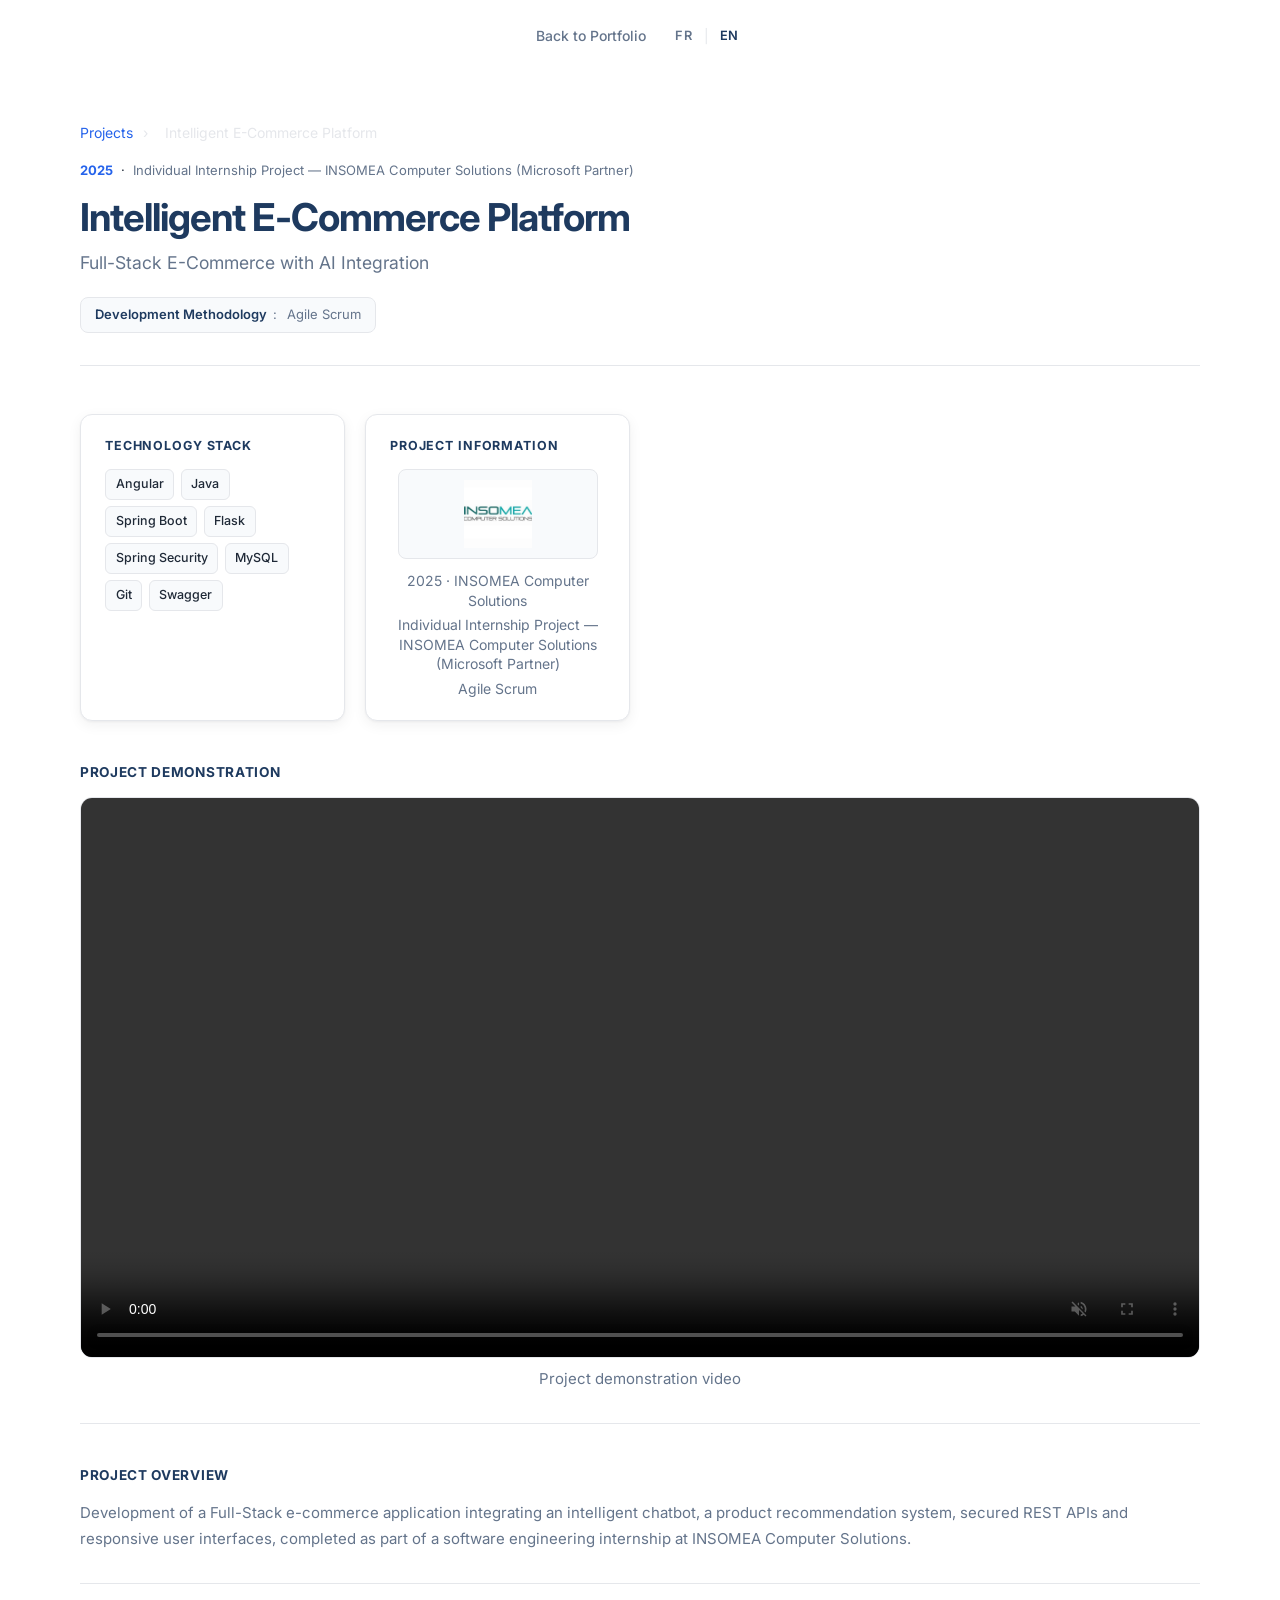
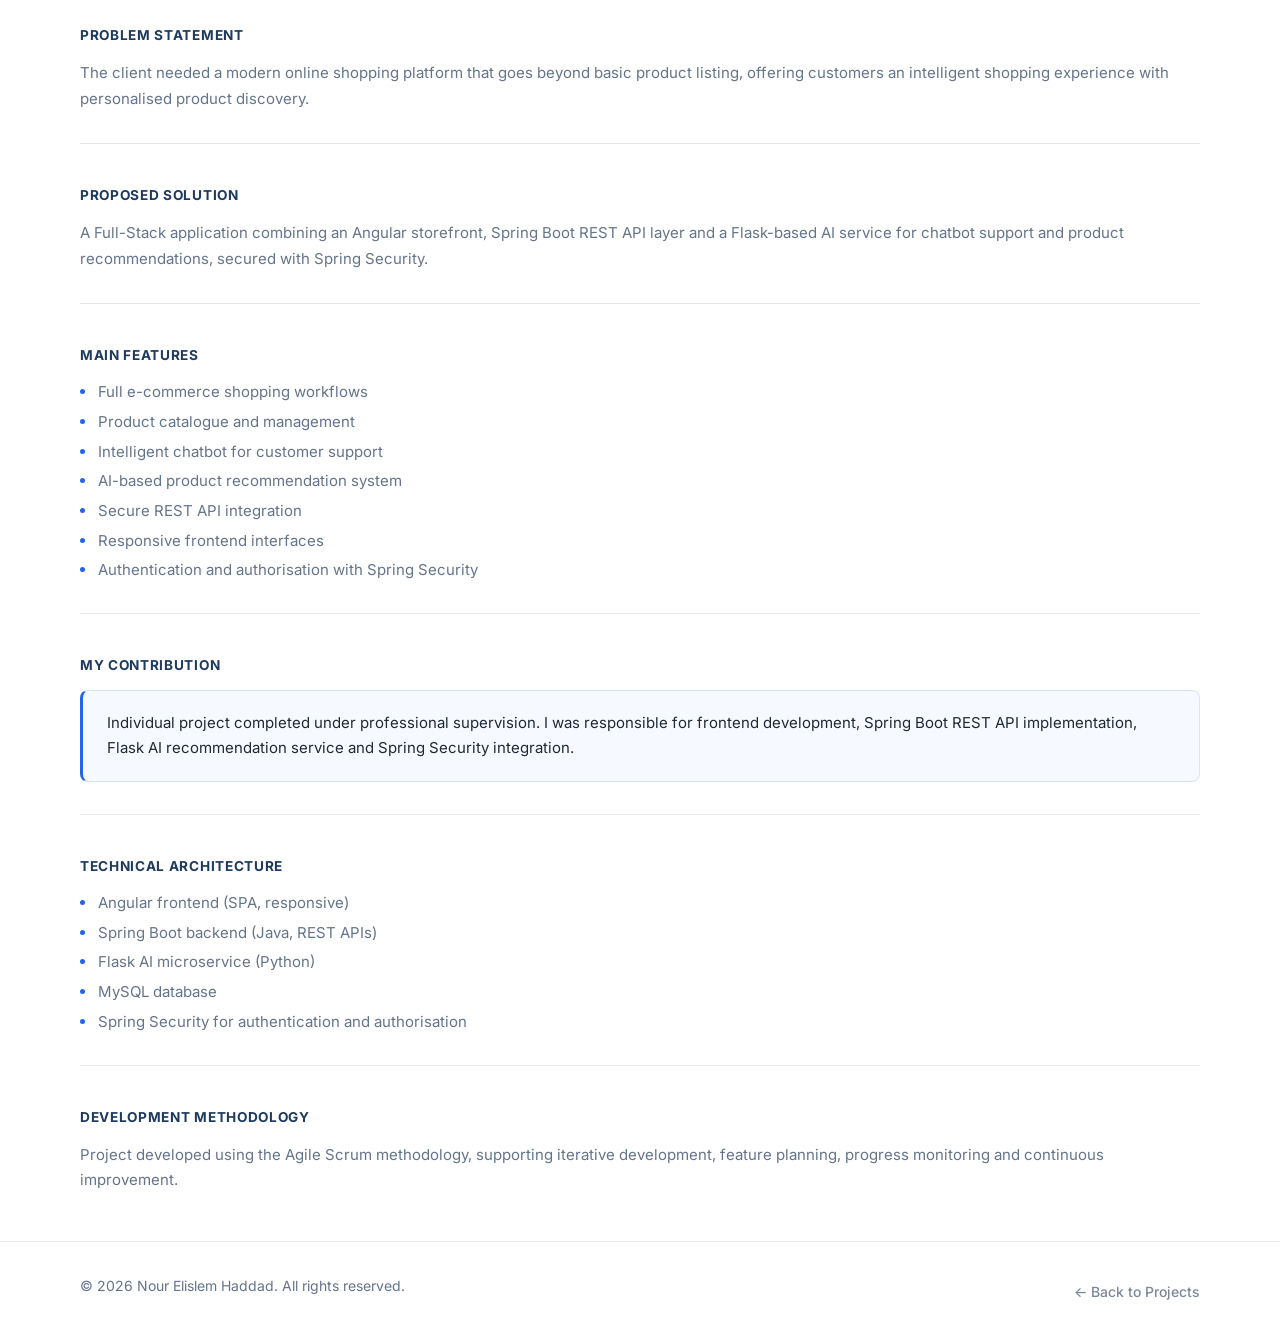
==== projects/ecommerce.html @ 72892ca4 "Publish portfolio without videos" ====
<!DOCTYPE html>
<html lang="en">
<head>
    <meta charset="UTF-8">
    <meta name="viewport" content="width=device-width, initial-scale=1.0">
    <meta name="description" content="Intelligent E-Commerce Platform — Full-Stack internship project by Nour Elislem Haddad at INSOMEA Computer Solutions.">
    <title>Intelligent E-Commerce Platform | Nour Elislem Haddad</title>
    <link rel="preconnect" href="https://fonts.googleapis.com">
    <link rel="preconnect" href="https://fonts.gstatic.com" crossorigin>
    <link href="https://fonts.googleapis.com/css2?family=Inter:wght@400;500;600;700&display=swap" rel="stylesheet">
    <link rel="stylesheet" href="../style.css">
</head>
<body data-page="project">
    <a class="skip-link" href="#main">Skip to main content</a>

    <header class="site-header">
        <div class="header-inner">
            <a href="../index.html" class="back-btn" data-i18n="pages.backToPortfolio">Back to Portfolio</a>
            <nav class="site-nav" style="width:auto; justify-content:flex-end;">
                <div class="lang-switch" role="group" aria-label="Language">
                    <button type="button" class="lang-btn" data-lang="fr" aria-pressed="false">FR</button>
                    <span class="lang-divider" aria-hidden="true">|</span>
                    <button type="button" class="lang-btn is-active" data-lang="en" aria-pressed="true">EN</button>
                </div>
            </nav>
        </div>
    </header>

    <main id="main">
        <div class="container">

            <!-- PROJECT HEADER -->
            <div class="project-page-header">
                <p class="project-page-breadcrumb">
                    <a href="../index.html#projects" data-i18n="pages.projects">Projects</a>
                    <span aria-hidden="true">›</span>
                    <span data-i18n="projectPages.ecommerce.title">Intelligent E-Commerce Platform</span>
                </p>
                <div class="project-page-meta">
                    <span class="project-page-year">2025</span>
                    <span aria-hidden="true">·</span>
                    <span class="project-page-type" data-i18n="projectPages.ecommerce.type">Individual Internship Project — INSOMEA Computer Solutions (Microsoft Partner)</span>
                </div>
                <h1 class="project-page-title" data-i18n="projectPages.ecommerce.title">Intelligent E-Commerce Platform</h1>
                <p class="project-page-subtitle" data-i18n="projectPages.ecommerce.subtitle">Full-Stack E-Commerce with AI Integration</p>
                <div class="project-page-methodology">
                    <strong data-i18n="pages.methodologySection">Methodology</strong>:&nbsp;<span data-i18n="projectPages.ecommerce.methodology">Agile Scrum</span>
                </div>
            </div>

            <!-- BODY -->
            <div class="project-page-body">
                <div class="project-page-grid">

                    <!-- SIDEBAR -->
                    <aside class="project-page-sidebar">
                        <div class="sidebar-card">
                            <h3 data-i18n="pages.stackSection">Technology Stack</h3>
                            <div class="stack-tags">
                                <span class="stack-tag">Angular</span>
                                <span class="stack-tag">Java</span>
                                <span class="stack-tag">Spring Boot</span>
                                <span class="stack-tag">Flask</span>
                                <span class="stack-tag">Spring Security</span>
                                <span class="stack-tag">MySQL</span>
                                <span class="stack-tag">Git</span>
                                <span class="stack-tag">Swagger</span>
                            </div>
                        </div>
                        <div class="sidebar-card">
                            <h3 data-i18n="pages.projectInfo">Project Information</h3>
                            <div class="sidebar-institution">
                                <img src="../assets/images/imageinsomea.jpg" alt="INSOMEA Computer Solutions" class="sidebar-logo" loading="lazy">
                                <div class="sidebar-info-text">
                                    <p>2025 · INSOMEA Computer Solutions</p>
                                    <p data-i18n="projectPages.ecommerce.type">Individual Internship Project</p>
                                    <p data-i18n="projectPages.ecommerce.methodology">Agile Scrum</p>
                                </div>
                            </div>
                        </div>
                    </aside>

                    <!-- MAIN CONTENT -->
                    <div class="project-page-main">

                        <!-- VIDEO -->
                        <div class="project-section">
                            <h2 data-i18n="pages.demo">Project Demonstration</h2>
                            <video class="project-page-video" controls playsinline preload="metadata" muted controlsList="novolume" style="display:block;width:100%;max-width:100%;height:auto;border-radius:var(--radius-md);border:1px solid var(--color-border);">
                                <source src="../assets/videos/stage 4eme.mp4" type="video/mp4">
                            </video>
                            <p class="project-page-video-caption" data-i18n="pages.videoCaption">Project demonstration video</p>
                        </div>

                        <!-- OVERVIEW -->
                        <div class="project-section">
                            <h2 data-i18n="pages.overview">Project Overview</h2>
                            <p data-i18n="projectPages.ecommerce.overview">Development of a Full-Stack e-commerce application integrating an intelligent chatbot, a product recommendation system, secured REST APIs and responsive user interfaces.</p>
                        </div>

                        <!-- PROBLEM -->
                        <div class="project-section">
                            <h2 data-i18n="pages.problem">Problem Statement</h2>
                            <p data-i18n="projectPages.ecommerce.problem">The client needed a modern online shopping platform that goes beyond basic product listing, offering customers an intelligent shopping experience.</p>
                        </div>

                        <!-- SOLUTION -->
                        <div class="project-section">
                            <h2 data-i18n="pages.solution">Proposed Solution</h2>
                            <p data-i18n="projectPages.ecommerce.solution">A Full-Stack application combining an Angular storefront, Spring Boot REST API layer and a Flask-based AI service for chatbot support and product recommendations, secured with Spring Security.</p>
                        </div>

                        <!-- FEATURES -->
                        <div class="project-section">
                            <h2 data-i18n="pages.features">Main Features</h2>
                            <ul data-i18n="projectPages.ecommerce.features"></ul>
                        </div>

                        <!-- CONTRIBUTION -->
                        <div class="project-section">
                            <h2 data-i18n="pages.contribution">My Contribution</h2>
                            <div class="project-contribution-box">
                                <p data-i18n="projectPages.ecommerce.contribution">Individual project completed under professional supervision.</p>
                            </div>
                        </div>

                        <!-- ARCHITECTURE -->
                        <div class="project-section">
                            <h2 data-i18n="pages.architecture">Technical Architecture</h2>
                            <ul data-i18n="projectPages.ecommerce.architecture"></ul>
                        </div>

                        <!-- METHODOLOGY -->
                        <div class="project-section">
                            <h2 data-i18n="pages.methodologySection">Development Methodology</h2>
                            <p data-i18n="projectPages.ecommerce.methodologyDesc">Project developed using the Agile Scrum methodology, supporting iterative development, feature planning, progress monitoring and continuous improvement.</p>
                        </div>

                    </div>

                </div>
            </div>

        </div>
    </main>

    <footer class="site-footer">
        <div class="container footer-inner">
            <p>&copy; <span id="year"></span> Nour Elislem Haddad. <span data-i18n="footer.rights">All rights reserved.</span></p>
            <p class="footer-muted"><a href="../index.html#projects" class="back-btn" data-i18n="pages.backToProjects">← Back to Projects</a></p>
        </div>
    </footer>

    <script src="../script.js"></script>
</body>
</html>
---- style.css ----
:root {
    --color-bg: #ffffff;
    --color-bg-alt: #f8fafc;
    --color-primary: #1e3a5f;
    --color-accent: #2563eb;
    --color-accent-soft: rgba(37, 99, 235, 0.08);
    --color-text: #1f2937;
    --color-text-muted: #64748b;
    --color-border: #e5e7eb;
    --color-border-strong: #dbe3ee;
    --color-surface: #ffffff;
    --radius-sm: 8px;
    --radius-md: 12px;
    --radius-lg: 18px;
    --shadow-sm: 0 1px 3px rgba(15, 23, 42, 0.05), 0 4px 14px rgba(15, 23, 42, 0.06);
    --shadow-md: 0 8px 24px rgba(15, 23, 42, 0.09), 0 2px 8px rgba(15, 23, 42, 0.05);
    --shadow-lift: 0 16px 40px rgba(15, 23, 42, 0.12), 0 4px 12px rgba(37, 99, 235, 0.08);
    --header-height: 72px;
    --container: min(1120px, 92vw);
    --font: "Inter", system-ui, -apple-system, "Segoe UI", Roboto, sans-serif;
    --transition: 0.2s ease;
    --transition-slow: 0.4s ease;
    --section-gap: clamp(4rem, 8vw, 5.5rem);
}

*,
*::before,
*::after {
    margin: 0;
    padding: 0;
    box-sizing: border-box;
}

html {
    scroll-behavior: smooth;
    scroll-padding-top: calc(var(--header-height) + 16px);
}

@media (prefers-reduced-motion: reduce) {
    html {
        scroll-behavior: auto;
    }

    *,
    *::before,
    *::after {
        animation-duration: 0.01ms !important;
        transition-duration: 0.01ms !important;
    }
}

body {
    font-family: var(--font);
    background-color: var(--color-bg);
    color: var(--color-text);
    line-height: 1.65;
    font-size: 16px;
    -webkit-font-smoothing: antialiased;
    text-rendering: optimizeLegibility;
}

body.nav-open,
body.modal-open {
    overflow: hidden;
}

img {
    max-width: 100%;
    height: auto;
    display: block;
}

a {
    color: var(--color-accent);
}

a:hover {
    color: var(--color-primary);
}

:focus-visible {
    outline: 2px solid var(--color-accent);
    outline-offset: 3px;
}

.sr-only {
    position: absolute;
    width: 1px;
    height: 1px;
    padding: 0;
    margin: -1px;
    overflow: hidden;
    clip: rect(0, 0, 0, 0);
    white-space: nowrap;
    border: 0;
}

.hidden {
    display: none !important;
}

.skip-link {
    position: absolute;
    left: -999px;
    top: 12px;
    z-index: 1000;
    background: var(--color-primary);
    color: #fff;
    padding: 10px 16px;
    border-radius: var(--radius-sm);
    text-decoration: none;
}

.skip-link:focus {
    left: 12px;
}

.container {
    width: var(--container);
    margin-inline: auto;
}

.section {
    padding: var(--section-gap) 0;
}

.section--alt {
    background: var(--color-bg-alt);
    border-block: 1px solid rgba(229, 231, 235, 0.65);
}

.section-header {
    margin-bottom: 2.75rem;
    max-width: 40rem;
}

.section-header h2 {
    font-size: clamp(1.75rem, 3vw, 2.125rem);
    color: var(--color-primary);
    font-weight: 700;
    letter-spacing: -0.025em;
    margin-bottom: 0.85rem;
    position: relative;
    padding-bottom: 0.65rem;
}

.section-header h2::after {
    content: "";
    position: absolute;
    left: 0;
    bottom: 0;
    width: 2.75rem;
    height: 3px;
    border-radius: 999px;
    background: var(--color-accent);
}

.section-lead {
    color: var(--color-text-muted);
    font-size: 1.02rem;
    max-width: 38rem;
}

/* Header */

.site-header {
    position: sticky;
    top: 0;
    z-index: 100;
    background: rgba(255, 255, 255, 0.94);
    backdrop-filter: blur(10px);
    border-bottom: 1px solid transparent;
    transition: border-color var(--transition), box-shadow var(--transition);
}

.site-header--scrolled {
    border-color: var(--color-border);
    box-shadow: 0 1px 0 rgba(255, 255, 255, 0.8), var(--shadow-sm);
}

.header-inner {
    width: var(--container);
    margin-inline: auto;
    min-height: var(--header-height);
    display: flex;
    align-items: center;
    justify-content: center;
    gap: 1rem;
}

.brand {
    font-weight: 600;
    font-size: 1.05rem;
    color: var(--color-primary);
    text-decoration: none;
    white-space: nowrap;
}

.site-nav {
    display: flex;
    align-items: center;
    gap: 1.5rem;
    width: 100%;
    justify-content: space-between;
}

.nav-links {
    display: flex;
    flex-wrap: nowrap;
    gap: 0;
    list-style: none;
    align-items: center;
    white-space: nowrap;
    overflow-x: auto;
    scrollbar-width: none;
}

.nav-links::-webkit-scrollbar {
    display: none;
}

.nav-links a {
    text-decoration: none;
    color: var(--color-text-muted);
    font-size: 0.85rem;
    font-weight: 500;
    padding: 0.35rem 0.6rem;
    border-radius: 4px;
    transition: color var(--transition);
    white-space: nowrap;
}

.nav-links a:hover {
    color: var(--color-primary);
}

.lang-switch {
    display: flex;
    align-items: center;
    gap: 0.35rem;
    margin-left: 0.5rem;
}

.lang-divider {
    color: var(--color-border);
    font-size: 0.85rem;
}

.lang-btn {
    border: none;
    background: transparent;
    font: inherit;
    font-size: 0.8rem;
    font-weight: 600;
    letter-spacing: 0.04em;
    color: var(--color-text-muted);
    cursor: pointer;
    padding: 0.25rem 0.35rem;
    border-radius: 4px;
}

.lang-btn.is-active {
    color: var(--color-primary);
}

.lang-btn:hover {
    color: var(--color-accent);
}

.nav-toggle {
    display: none;
    flex-direction: column;
    justify-content: center;
    gap: 5px;
    width: 44px;
    height: 44px;
    border: 1px solid var(--color-border);
    border-radius: var(--radius-sm);
    background: var(--color-surface);
    cursor: pointer;
}

.nav-toggle__bar {
    display: block;
    width: 20px;
    height: 2px;
    margin-inline: auto;
    background: var(--color-primary);
    border-radius: 1px;
}

@media (max-width: 960px) {
    .nav-toggle {
        display: flex;
        margin-left: auto;
    }

    .site-nav {
        position: fixed;
        inset: var(--header-height) 0 auto 0;
        flex-direction: column;
        align-items: stretch;
        background: var(--color-bg);
        border-bottom: 1px solid var(--color-border);
        padding: 1rem 4vw 1.25rem;
        transform: translateY(-120%);
        opacity: 0;
        pointer-events: none;
        transition: transform var(--transition), opacity var(--transition);
        box-shadow: var(--shadow-md);
    }

    .site-nav.is-open {
        transform: translateY(0);
        opacity: 1;
        pointer-events: auto;
    }

    .nav-links {
        flex-direction: column;
        align-items: flex-start;
        gap: 0.15rem;
    }

    .nav-links a {
        display: block;
        width: 100%;
        padding: 0.65rem 0;
    }

    .lang-switch {
        margin-left: 0;
        margin-top: 0.75rem;
        padding-top: 0.75rem;
        border-top: 1px solid var(--color-border);
    }
}

/* Buttons */

.btn {
    display: inline-flex;
    align-items: center;
    justify-content: center;
    gap: 0.35rem;
    padding: 0.75rem 1.35rem;
    border-radius: var(--radius-sm);
    font-weight: 600;
    font-size: 0.9375rem;
    text-decoration: none;
    border: 1px solid transparent;
    cursor: pointer;
    transition: background var(--transition), color var(--transition), border-color var(--transition);
}

.btn--primary {
    background: var(--color-primary);
    color: #fff;
}

.btn--primary:hover {
    background: var(--color-accent);
    color: #fff;
}

.btn--outline {
    background: transparent;
    color: var(--color-primary);
    border-color: var(--color-border);
}

.btn--outline:hover {
    border-color: var(--color-accent);
    color: var(--color-accent);
}

.btn--secondary {
    background: var(--color-bg-alt);
    color: var(--color-primary);
    border-color: var(--color-border);
}

.btn--secondary:hover {
    border-color: var(--color-accent);
    color: var(--color-accent);
}

.btn--sm {
    padding: 0.5rem 1rem;
    font-size: 0.875rem;
}

/* Hero */

.section--hero {
    padding-top: 3.5rem;
    padding-bottom: 4rem;
    min-height: calc(100vh - var(--header-height));
    display: flex;
    align-items: center;
}

.hero-container {
    display: grid;
    grid-template-columns: 1fr;
    gap: 0;
    align-items: center;
    max-width: 720px;
    margin-inline: auto;
    text-align: center;
}

.greeting {
    color: var(--color-accent);
    font-weight: 600;
    font-size: 1rem;
    margin-bottom: 0.75rem;
}

.hero-text h1 {
    font-size: clamp(2.25rem, 4.5vw, 3.25rem);
    line-height: 1.15;
    color: var(--color-primary);
    font-weight: 700;
    letter-spacing: -0.03em;
    margin-bottom: 0.75rem;
}

.hero-title {
    font-size: 1.2rem;
    font-weight: 500;
    color: var(--color-text);
    margin-bottom: 1.25rem;
}

.description {
    color: var(--color-text-muted);
    max-width: 34rem;
    margin-bottom: 1.5rem;
}

.expertise-label {
    font-size: 0.8rem;
    text-transform: uppercase;
    letter-spacing: 0.08em;
    font-weight: 600;
    color: var(--color-text-muted);
    margin-bottom: 0.5rem;
}

.expertise-list {
    list-style: none;
    display: flex;
    flex-wrap: wrap;
    gap: 0.5rem;
    margin-bottom: 1.75rem;
}

.expertise-list li {
    font-size: 0.875rem;
    padding: 0.35rem 0.75rem;
    background: var(--color-bg-alt);
    border: 1px solid var(--color-border);
    border-radius: 999px;
    color: var(--color-text);
}

.hero-actions {
    display: flex;
    flex-wrap: wrap;
    gap: 0.75rem;
    margin-bottom: 1.5rem;
}

.hero-cv {
    display: flex;
    flex-wrap: wrap;
    gap: 0.5rem;
}

.hero-social {
    display: flex;
    gap: 0.75rem;
}

.social-link {
    display: inline-flex;
    align-items: center;
    justify-content: center;
    width: 42px;
    height: 42px;
    border-radius: var(--radius-sm);
    border: 1px solid var(--color-border);
    text-decoration: none;
    color: var(--color-primary);
    font-size: 0.75rem;
    font-weight: 700;
    transition: border-color var(--transition), color var(--transition);
}

.social-link:hover {
    border-color: var(--color-accent);
    color: var(--color-accent);
}

.social-link.is-disabled {
    opacity: 0.45;
    cursor: not-allowed;
    pointer-events: none;
}

.hero-image {
    display: flex;
    justify-content: center;
}

.hero-image img {
    width: min(100%, 320px);
    aspect-ratio: 320 / 380;
    object-fit: cover;
    object-position: center 30%;
    border-radius: var(--radius-lg);
    border: 4px solid var(--color-bg-alt);
    box-shadow: var(--shadow-md);
}

/* Hero always centered (single column, no photo) */
.description,
.hero-text h1,
.hero-title {
    margin-inline: auto;
}

.expertise-list,
.hero-actions,
.hero-social,
.hero-stats,
.hero-award-badge {
    justify-content: center;
    margin-inline: auto;
}

@media (max-width: 768px) {
    .hero-container {
        grid-template-columns: 1fr;
        text-align: center;
    }
}

/* About */

.about-grid {
    display: grid;
    grid-template-columns: 1.4fr 0.9fr;
    gap: 2rem;
    align-items: start;
}

.about-prose p {
    margin-bottom: 1rem;
    color: var(--color-text);
}

.about-prose p:last-child {
    margin-bottom: 0;
}

.highlights-card {
    background: var(--color-surface);
    border: 1px solid var(--color-border-strong);
    border-radius: var(--radius-md);
    padding: 1.5rem 1.6rem;
    box-shadow: var(--shadow-sm);
}

.highlights-card h3 {
    font-size: 1rem;
    color: var(--color-primary);
    margin-bottom: 0.75rem;
}

.highlights-sub {
    margin-top: 1.25rem;
}

.highlights-list {
    list-style: none;
}

.highlights-list li {
    position: relative;
    padding-left: 1.1rem;
    margin-bottom: 0.5rem;
    color: var(--color-text-muted);
    font-size: 0.9375rem;
}

.highlights-list li::before {
    content: "";
    position: absolute;
    left: 0;
    top: 0.55em;
    width: 6px;
    height: 6px;
    border-radius: 50%;
    background: var(--color-accent);
}

.highlights-list--compact li {
    margin-bottom: 0.35rem;
}

@media (max-width: 860px) {
    .about-grid {
        grid-template-columns: 1fr;
    }
}

/* Skills */

.skills-grid {
    display: grid;
    grid-template-columns: repeat(auto-fill, minmax(260px, 1fr));
    gap: 1.25rem;
}

.skill-card {
    background: var(--color-surface);
    border: 1px solid var(--color-border);
    border-radius: var(--radius-md);
    padding: 1.25rem 1.35rem;
    box-shadow: var(--shadow-sm);
}

.skill-card:hover {
    border-color: #cbd5e1;
    box-shadow: var(--shadow-md);
}

.skill-card h3 {
    font-size: 0.95rem;
    color: var(--color-primary);
    margin-bottom: 0.85rem;
}

.tag-list {
    list-style: none;
    display: flex;
    flex-wrap: wrap;
    gap: 0.4rem;
}

.tag-list li,
.tag {
    font-size: 0.8125rem;
    padding: 0.28rem 0.55rem;
    background: var(--color-bg-alt);
    border: 1px solid var(--color-border);
    border-radius: 6px;
    color: var(--color-text);
}

.tag-list--inline {
    margin-top: 0.75rem;
}

/* Experience timeline */

.timeline {
    position: relative;
    display: flex;
    flex-direction: column;
    gap: 0;
}

.timeline-item {
    display: grid;
    grid-template-columns: 24px 1fr;
    gap: 1rem;
    padding-bottom: 2rem;
}

.timeline-item:last-child {
    padding-bottom: 0;
}

.timeline-marker {
    position: relative;
    width: 12px;
    height: 12px;
    margin-top: 0.35rem;
    margin-left: 2px;
    border-radius: 50%;
    background: var(--color-accent);
    box-shadow: 0 0 0 4px rgba(37, 99, 235, 0.15);
}

.timeline-item:not(:last-child) .timeline-marker::after {
    content: "";
    position: absolute;
    left: 50%;
    top: 14px;
    transform: translateX(-50%);
    width: 2px;
    height: calc(100% + 2rem);
    background: var(--color-border);
}

.timeline-body {
    background: var(--color-surface);
    border: 1px solid var(--color-border);
    border-radius: var(--radius-md);
    padding: 1.35rem 1.5rem;
    box-shadow: var(--shadow-sm);
}

.timeline-header h3 {
    font-size: 1.05rem;
    color: var(--color-primary);
    margin-bottom: 0.25rem;
}

.timeline-company {
    font-weight: 500;
    color: var(--color-text);
}

.timeline-period {
    font-size: 0.875rem;
    color: var(--color-text-muted);
    margin-top: 0.15rem;
}

.timeline-project {
    margin: 0.85rem 0 0.65rem;
    font-size: 0.9375rem;
}

.timeline-bullets {
    margin: 0 0 0.85rem 1.1rem;
    color: var(--color-text-muted);
    font-size: 0.9375rem;
}

.timeline-bullets li {
    margin-bottom: 0.35rem;
}

.timeline-tech {
    font-size: 0.8125rem;
    color: var(--color-text-muted);
    padding-top: 0.75rem;
    border-top: 1px solid var(--color-border);
}

/* ═══════════════════════════════════════════
   PROJECTS SHOWCASE
═══════════════════════════════════════════ */

.projects-grid {
    display: flex;
    flex-direction: column;
    gap: 0;
}

/* ── Each showcase block ── */
.proj-showcase {
    display: grid;
    grid-template-columns: 1fr 1fr;
    gap: 0;
    border-bottom: 1px solid var(--color-border);
    min-height: 480px;
    align-items: center;
}

.proj-showcase:last-child {
    border-bottom: none;
}

/* ── Text column ── */
.proj-text {
    padding: 3rem 3.5rem 3rem 0;
    display: flex;
    flex-direction: column;
    justify-content: center;
    gap: 0;
}

.proj-showcase--reversed .proj-text {
    padding: 3rem 0 3rem 3.5rem;
}

/* ── Meta line ── */
.proj-meta {
    display: flex;
    align-items: center;
    gap: 0.5rem;
    margin-bottom: 0.65rem;
    font-size: 0.8125rem;
    flex-wrap: wrap;
}

.proj-year {
    font-weight: 700;
    color: var(--color-accent);
    font-size: 0.8125rem;
    letter-spacing: 0.04em;
}

.proj-sep {
    color: var(--color-border);
}

.proj-category {
    color: var(--color-text-muted);
    font-size: 0.8125rem;
}

/* ── Award badge ── */
.proj-award {
    display: inline-flex;
    align-items: center;
    gap: 0.4rem;
    margin-bottom: 0.75rem;
    padding: 0.3rem 0.75rem;
    background: rgba(30, 58, 95, 0.06);
    border: 1px solid rgba(30, 58, 95, 0.16);
    border-radius: 999px;
    font-size: 0.8rem;
    font-weight: 600;
    color: var(--color-primary);
    width: fit-content;
}

/* ── Title ── */
.proj-name {
    font-size: clamp(1.5rem, 2.5vw, 2rem);
    font-weight: 700;
    color: var(--color-primary);
    line-height: 1.2;
    margin-bottom: 0.35rem;
    letter-spacing: -0.02em;
}

.proj-subtitle {
    font-size: 1rem;
    font-weight: 500;
    color: var(--color-accent);
    margin-bottom: 1rem;
    line-height: 1.4;
}

.proj-desc {
    font-size: 0.9375rem;
    color: var(--color-text-muted);
    line-height: 1.7;
    margin-bottom: 1.25rem;
    max-width: 44rem;
}

/* ── Team note ── */
.proj-team-note {
    display: inline-flex;
    align-items: center;
    gap: 0.4rem;
    margin-bottom: 1rem;
    font-size: 0.8125rem;
    color: var(--color-text-muted);
    font-style: italic;
}

/* ── Feature/AI blocks ── */
.proj-block {
    margin-bottom: 1.1rem;
}

.proj-block-title {
    font-size: 0.75rem;
    font-weight: 700;
    text-transform: uppercase;
    letter-spacing: 0.08em;
    color: var(--color-primary);
    margin-bottom: 0.5rem;
}

.proj-feature-list {
    list-style: none;
    padding: 0;
    margin: 0;
    display: flex;
    flex-direction: column;
    gap: 0.3rem;
}

.proj-feature-list li {
    position: relative;
    padding-left: 1.1rem;
    font-size: 0.875rem;
    color: var(--color-text-muted);
    line-height: 1.5;
}

.proj-feature-list li::before {
    content: "";
    position: absolute;
    left: 0;
    top: 0.55em;
    width: 5px;
    height: 5px;
    border-radius: 50%;
    background: var(--color-accent);
}

.proj-block--ai .proj-feature-list li::before {
    background: #7c3aed;
}

/* ── Stack ── */
.proj-stack {
    display: flex;
    flex-wrap: wrap;
    align-items: baseline;
    gap: 0.35rem;
    margin-top: 0.25rem;
    margin-bottom: 1.25rem;
    padding-top: 1rem;
    border-top: 1px solid var(--color-border);
}

.proj-stack-label {
    font-size: 0.75rem;
    font-weight: 700;
    text-transform: uppercase;
    letter-spacing: 0.07em;
    color: var(--color-primary);
    white-space: nowrap;
}

.proj-stack-value {
    font-size: 0.8125rem;
    color: var(--color-text-muted);
    line-height: 1.5;
}

/* ── Media column ── */
.proj-media {
    position: relative;
    background: var(--color-bg-alt);
    overflow: hidden;
    /* Fixed aspect ratio — eliminates excess black */
    aspect-ratio: 16 / 9;
    align-self: center;
}

/* For videos that are not 16:9 — show full frame without cropping */
.proj-media--contain {
    background: transparent;
    aspect-ratio: unset;
    overflow: visible;
}

.proj-media--contain .proj-video {
    position: static;
    width: 100%;
    height: auto;
    object-fit: contain;
    max-height: 480px;
    background: transparent;
}

.proj-showcase--reversed .proj-media {
    order: -1;
}

.proj-video {
    width: 100%;
    height: 100%;
    object-fit: cover;
    display: block;
    position: absolute;
    inset: 0;
}

.proj-video-fallback {
    color: var(--color-text-muted);
    font-size: 0.875rem;
    text-align: center;
    padding: 2rem;
    position: absolute;
    inset: 0;
    display: flex;
    align-items: center;
    justify-content: center;
}

.proj-img {
    width: 100%;
    height: 100%;
    object-fit: cover;
    display: block;
    position: absolute;
    inset: 0;
}

/* Fullscreen */
.proj-video:fullscreen,
.proj-video:-webkit-full-screen,
.proj-video:-moz-full-screen {
    width: 100vw;
    height: 100vh;
    object-fit: contain;
    background: #000;
}

/* ── No-media: full-width editorial layout ── */
.proj-showcase--textonly {
    display: block;
    grid-template-columns: unset;
}

.proj-textonly-inner {
    padding: 3rem 0;
}

.proj-textonly-inner .proj-name {
    margin-bottom: 0.35rem;
}

.proj-textonly-inner .proj-subtitle {
    margin-bottom: 1.25rem;
}

.proj-textonly-cols {
    display: grid;
    grid-template-columns: 1.1fr 0.9fr;
    gap: 3rem;
    margin-top: 1.5rem;
    padding-top: 1.5rem;
    border-top: 1px solid var(--color-border);
}

.proj-textonly-left .proj-desc {
    margin-bottom: 1rem;
}

/* ── Explore button ── */
.proj-explore-btn {
    align-self: flex-start;
    margin-top: 0.25rem;
}

/* ── Divider between projects ── */
.proj-showcase + .proj-showcase {
    border-top: none;
}

/* ── Modal award ── */
.modal-award {
    display: inline-flex;
    align-items: center;
    gap: 0.4rem;
    margin-bottom: 0.75rem;
    padding: 0.3rem 0.75rem;
    background: rgba(30, 58, 95, 0.06);
    border: 1px solid rgba(30, 58, 95, 0.16);
    border-radius: 999px;
    font-size: 0.8rem;
    font-weight: 600;
    color: var(--color-primary);
}

/* ══ RESPONSIVE ══ */
@media (max-width: 860px) {
    .proj-showcase {
        grid-template-columns: 1fr;
        min-height: unset;
    }

    .proj-text {
        padding: 2rem 0 1.5rem;
        order: 1;
    }

    .proj-showcase--reversed .proj-text {
        padding: 2rem 0 1.5rem;
        order: 1;
    }

    .proj-media {
        order: 0;
        min-height: unset;
        aspect-ratio: 16 / 9;
        position: relative;
    }

    .proj-showcase--reversed .proj-media {
        order: 0;
    }

    .proj-video {
        position: absolute;
    }

    .proj-textonly-cols {
        grid-template-columns: 1fr;
        gap: 1.5rem;
    }
}

@media (max-width: 540px) {
    .proj-name {
        font-size: 1.4rem;
    }

    .proj-text,
    .proj-showcase--reversed .proj-text {
        padding: 1.5rem 0 1.25rem;
    }
}

/* Education & certifications */

.education-grid {
    display: grid;
    gap: 1.25rem;
}

.education-card {
    background: var(--color-surface);
    border: 1px solid var(--color-border);
    border-radius: var(--radius-md);
    padding: 1.35rem 1.5rem;
    box-shadow: var(--shadow-sm);
}

.education-card h3 {
    font-size: 1.05rem;
    color: var(--color-primary);
    margin-bottom: 0.35rem;
}

.education-period {
    font-size: 0.875rem;
    color: var(--color-text-muted);
    margin-bottom: 0.5rem;
}

.education-degree {
    font-weight: 500;
}

.education-detail,
.education-honors,
.education-note {
    margin-top: 0.35rem;
    color: var(--color-text-muted);
    font-size: 0.9375rem;
}

.education-note {
    font-style: italic;
}

.cert-grid {
    display: grid;
    grid-template-columns: repeat(auto-fill, minmax(280px, 1fr));
    gap: 1rem;
}

.cert-card {
    background: var(--color-surface);
    border: 1px solid var(--color-border);
    border-radius: var(--radius-md);
    padding: 1.25rem 1.35rem;
    box-shadow: var(--shadow-sm);
}

.cert-card h3 {
    font-size: 1rem;
    color: var(--color-primary);
    font-weight: 600;
}

/* Contact */

.contact-grid {
    display: grid;
    grid-template-columns: repeat(auto-fill, minmax(220px, 1fr));
    gap: 1rem;
    margin-bottom: 2rem;
}

.contact-card {
    background: var(--color-surface);
    border: 1px solid var(--color-border);
    border-radius: var(--radius-md);
    padding: 1.15rem 1.25rem;
}

.contact-card h3 {
    font-size: 0.85rem;
    text-transform: uppercase;
    letter-spacing: 0.06em;
    color: var(--color-text-muted);
    margin-bottom: 0.35rem;
}

.contact-card p {
    font-weight: 500;
}

.text-link.is-disabled {
    color: var(--color-text-muted);
    pointer-events: none;
    text-decoration: none;
}

.contact-cta {
    border-top: 1px solid var(--color-border);
    padding-top: 1.5rem;
}

.contact-cv-label {
    font-weight: 600;
    color: var(--color-primary);
    margin-bottom: 0.75rem;
}

.contact-note {
    margin-top: 0.75rem;
    font-size: 0.875rem;
    color: var(--color-text-muted);
}

/* Footer */

.site-footer {
    border-top: 1px solid var(--color-border);
    padding: 2rem 0;
    background: var(--color-bg);
}

.footer-inner {
    display: flex;
    flex-wrap: wrap;
    justify-content: space-between;
    gap: 0.5rem 1rem;
    font-size: 0.875rem;
    color: var(--color-text-muted);
}

.footer-muted {
    opacity: 0.85;
}

/* Modal */

.modal[hidden] {
    display: none;
}

.modal {
    position: fixed;
    inset: 0;
    z-index: 200;
    display: flex;
    align-items: flex-start;
    justify-content: center;
    padding: 1.5rem;
    overflow-y: auto;
}

.modal-backdrop {
    position: fixed;
    inset: 0;
    background: rgba(15, 23, 42, 0.45);
}

.modal-dialog {
    position: relative;
    width: min(720px, 100%);
    background: var(--color-surface);
    border-radius: var(--radius-md);
    border: 1px solid var(--color-border);
    box-shadow: var(--shadow-md);
    margin-top: 2rem;
    margin-bottom: 2rem;
    max-height: none;
}

.modal-close {
    position: absolute;
    top: 0.75rem;
    right: 0.75rem;
    width: 40px;
    height: 40px;
    border: none;
    background: var(--color-bg-alt);
    border-radius: var(--radius-sm);
    font-size: 1.5rem;
    line-height: 1;
    cursor: pointer;
    color: var(--color-text);
}

.modal-body {
    padding: 2rem 1.75rem 1.75rem;
}

.modal-body h2 {
    font-size: 1.35rem;
    color: var(--color-primary);
    padding-right: 2rem;
    margin-bottom: 0.35rem;
}

.modal-meta {
    color: var(--color-text-muted);
    font-size: 0.875rem;
    margin-bottom: 1.25rem;
}

.modal-body section {
    margin-bottom: 1.25rem;
}

.modal-body h3 {
    font-size: 0.95rem;
    color: var(--color-primary);
    margin-bottom: 0.45rem;
}

.modal-body ul {
    margin-left: 1.1rem;
    color: var(--color-text-muted);
    font-size: 0.9375rem;
}

.modal-body li {
    margin-bottom: 0.3rem;
}

.modal-figure {
    margin-bottom: 1rem;
    border-radius: var(--radius-sm);
    overflow: hidden;
    border: 1px solid var(--color-border);
}

.modal-figure img {
    width: 100%;
    max-height: 280px;
    object-fit: cover;
}

.modal-figure--video {
    background: #0f172a;
    border-radius: var(--radius-sm);
    overflow: hidden;
    position: relative;
    aspect-ratio: 16 / 9;
    width: 100%;
}

.modal-video {
    position: absolute;
    inset: 0;
    width: 100%;
    height: 100%;
    display: block;
    background: #0f172a;
    object-fit: contain;
}

.modal-video:fullscreen,
.modal-video:-webkit-full-screen,
.modal-video:-moz-full-screen {
    width: 100vw;
    height: 100vh;
    max-height: none;
    object-fit: contain;
    background: #000;
}

.hero-image img {
    transition: box-shadow var(--transition);
}

.section--hero {
    background: radial-gradient(ellipse 80% 60% at 100% 0%, rgba(37, 99, 235, 0.05), transparent 55%);
}

/* ─── Hero Award Badge ─── */

.hero-award-badge {
    display: inline-flex;
    align-items: center;
    gap: 0.45rem;
    margin-bottom: 1.25rem;
    padding: 0.45rem 0.9rem;
    background: rgba(30, 58, 95, 0.06);
    border: 1px solid rgba(30, 58, 95, 0.18);
    border-radius: 999px;
    font-size: 0.875rem;
    font-weight: 600;
    color: var(--color-primary);
    line-height: 1.3;
}

.hero-award-badge__icon {
    font-size: 1rem;
    line-height: 1;
}

.hero-award-badge__text {
    letter-spacing: 0.01em;
}

@media (max-width: 768px) {
    .hero-award-badge {
        justify-content: center;
    }
}

/* ─── About: award highlight item ─── */

.highlights-list__award {
    color: var(--color-primary) !important;
    font-weight: 600;
}

.highlights-list__award::before {
    background: #b45309 !important;
}

/* ─── Awards & Achievements Section ─── */

.awards-grid {
    display: grid;
    gap: 1.5rem;
}

.award-card {
    display: grid;
    grid-template-columns: auto 1fr auto;
    gap: 1.5rem;
    align-items: start;
    background: var(--color-surface);
    border: 1px solid var(--color-border-strong);
    border-radius: var(--radius-md);
    padding: 1.75rem 1.85rem;
    box-shadow: var(--shadow-sm);
}

.award-card__icon {
    font-size: 2.25rem;
    line-height: 1;
    margin-top: 0.15rem;
    flex-shrink: 0;
}

.award-card__body {
    display: flex;
    flex-direction: column;
    gap: 0.3rem;
}

.award-card__title {
    font-size: 1.1rem;
    color: var(--color-primary);
    font-weight: 700;
    margin-bottom: 0.15rem;
    line-height: 1.3;
}

.award-card__org {
    font-weight: 600;
    color: var(--color-text);
    font-size: 0.9375rem;
}

.award-card__date {
    font-size: 0.875rem;
    color: var(--color-text-muted);
}

.award-card__project {
    font-size: 0.9375rem;
    font-weight: 500;
    color: var(--color-accent);
}

.award-card__desc {
    margin-top: 0.5rem;
    color: var(--color-text-muted);
    font-size: 0.9375rem;
    max-width: 44rem;
    line-height: 1.6;
}

.award-card__media {
    flex-shrink: 0;
}

.award-figure {
    border-radius: var(--radius-md);
    overflow: hidden;
    border: 1px solid var(--color-border);
    box-shadow: var(--shadow-sm);
    max-width: 220px;
}

.award-figure img {
    width: 100%;
    height: auto;
    display: block;
    object-fit: cover;
}

.award-figure__caption {
    font-size: 0.75rem;
    color: var(--color-text-muted);
    text-align: center;
    padding: 0.45rem 0.65rem;
    background: var(--color-bg-alt);
    border-top: 1px solid var(--color-border);
}

.award-figure--hidden {
    display: none;
}

@media (max-width: 860px) {
    .award-card {
        grid-template-columns: auto 1fr;
        grid-template-rows: auto auto;
    }

    .award-card__media {
        grid-column: 1 / -1;
        display: flex;
        justify-content: flex-start;
    }

    .award-figure {
        max-width: 200px;
    }
}

@media (max-width: 540px) {
    .award-card {
        grid-template-columns: 1fr;
        padding: 1.35rem 1.25rem;
    }

    .award-card__icon {
        font-size: 1.75rem;
    }

    .award-figure {
        max-width: 100%;
    }
}

.award-card__media--hidden {
    display: none;
}

/* Award figure placeholder (shown when image file is missing) */
.award-figure__placeholder {
    width: 220px;
    height: 280px;
    background: var(--color-bg-alt);
    border: 2px dashed var(--color-border);
    border-radius: var(--radius-sm);
    display: flex;
    flex-direction: column;
    align-items: center;
    justify-content: center;
    gap: 0.5rem;
    color: var(--color-text-muted);
}

.award-figure__placeholder-icon {
    font-size: 2rem;
    opacity: 0.5;
}

.award-figure__placeholder-text {
    font-size: 0.75rem;
    font-family: monospace;
    opacity: 0.6;
}

/* Award card media — two figures side by side */
.award-card__media {
    display: flex;
    flex-direction: column;
    gap: 0.75rem;
    flex-shrink: 0;
}

.award-figure--cert .award-cert-link {
    display: inline-flex;
    align-items: center;
    gap: 0.5rem;
    margin-top: 0.75rem;
    padding: 0.55rem 1rem;
    background: var(--color-bg-alt);
    border: 1px solid var(--color-border);
    border-radius: var(--radius-sm);
    text-decoration: none;
    color: var(--color-primary);
    font-size: 0.875rem;
    font-weight: 600;
    transition: border-color var(--transition), background var(--transition), color var(--transition);
}

.award-figure--cert .award-cert-link:hover {
    border-color: var(--color-accent);
    background: var(--color-accent-soft);
    color: var(--color-accent);
}

.award-cert-preview {
    font-size: 2rem;
    line-height: 1;
}

.award-cert-label {
    font-size: 0.8125rem;
    font-weight: 600;
    letter-spacing: 0.01em;
}

@media (max-width: 860px) {
    .award-card__media {
        flex-direction: row;
        flex-wrap: wrap;
        grid-column: 1 / -1;
    }

    .award-figure--cert .award-cert-link {
        width: 160px;
        height: 80px;
    }
}

@media (max-width: 540px) {
    .award-figure,
    .award-figure--cert .award-cert-link {
        width: 100%;
        max-width: 100%;
    }
}

/* Certificate link inside the text body */
.award-card__body .award-cert-link {
    display: inline-flex;
    align-items: center;
    gap: 0.5rem;
    margin-top: 0.85rem;
    padding: 0.55rem 1.1rem;
    background: var(--color-bg-alt);
    border: 1px solid var(--color-border);
    border-radius: var(--radius-sm);
    text-decoration: none;
    color: var(--color-primary);
    font-size: 0.875rem;
    font-weight: 600;
    transition: border-color var(--transition), background var(--transition), color var(--transition);
}

.award-card__body .award-cert-link:hover {
    border-color: var(--color-accent);
    background: var(--color-accent-soft);
    color: var(--color-accent);
}

.award-card__body .award-cert-preview {
    font-size: 1.1rem;
    line-height: 1;
}

/* Certification card — issuer + document links */
.cert-issuer {
    font-size: 0.875rem;
    color: var(--color-text-muted);
    margin-top: 0.25rem;
}

.cert-docs {
    display: flex;
    flex-wrap: wrap;
    gap: 0.5rem;
    margin-top: 0.85rem;
}

.cert-doc-link {
    display: inline-flex;
    align-items: center;
    gap: 0.35rem;
    padding: 0.4rem 0.85rem;
    background: var(--color-bg-alt);
    border: 1px solid var(--color-border);
    border-radius: var(--radius-sm);
    text-decoration: none;
    color: var(--color-primary);
    font-size: 0.8125rem;
    font-weight: 600;
    transition: border-color var(--transition), background var(--transition), color var(--transition);
}

.cert-doc-link:hover {
    border-color: var(--color-accent);
    background: var(--color-accent-soft);
    color: var(--color-accent);
}

/* Certification card description */
.cert-desc {
    font-size: 0.9rem;
    color: var(--color-text-muted);
    margin-top: 0.5rem;
    line-height: 1.6;
}

/* Project actions row */
.proj-actions {
    display: flex;
    flex-wrap: wrap;
    gap: 0.6rem;
    margin-top: 0.5rem;
}

/* Project type line */
.proj-type {
    font-size: 0.8125rem;
    font-weight: 600;
    color: var(--color-accent);
    margin-bottom: 0.5rem;
    letter-spacing: 0.01em;
}

/* Methodology label */
.proj-methodology {
    font-size: 0.8125rem;
    color: var(--color-text-muted);
    margin-bottom: 1rem;
    padding: 0.35rem 0.7rem;
    background: var(--color-bg-alt);
    border: 1px solid var(--color-border);
    border-radius: var(--radius-sm);
    display: inline-flex;
    align-items: center;
    gap: 0.35rem;
    width: fit-content;
}

.proj-methodology-label {
    font-weight: 600;
    color: var(--color-primary);
}

/* Timeline methodology */
.timeline-methodology {
    font-size: 0.8125rem;
    color: var(--color-text-muted);
    margin-top: 0.25rem;
    font-style: italic;
}

/* ═══════════════════════════════
   PROJECT DETAIL PAGES
═══════════════════════════════ */

.project-page-header {
    padding: 3rem 0 2rem;
    border-bottom: 1px solid var(--color-border);
}

.project-page-breadcrumb {
    font-size: 0.875rem;
    color: var(--color-text-muted);
    margin-bottom: 1rem;
}

.project-page-breadcrumb a {
    color: var(--color-accent);
    text-decoration: none;
}

.project-page-breadcrumb a:hover {
    color: var(--color-primary);
    text-decoration: underline;
}

.project-page-breadcrumb span {
    margin: 0 0.4rem;
    color: var(--color-border);
}

.project-page-meta {
    display: flex;
    flex-wrap: wrap;
    gap: 0.5rem;
    margin-bottom: 0.75rem;
    align-items: center;
    font-size: 0.8125rem;
}

.project-page-year {
    font-weight: 700;
    color: var(--color-accent);
}

.project-page-type {
    color: var(--color-text-muted);
}

.project-page-award {
    display: inline-flex;
    align-items: center;
    gap: 0.35rem;
    padding: 0.25rem 0.65rem;
    background: rgba(30, 58, 95, 0.06);
    border: 1px solid rgba(30, 58, 95, 0.16);
    border-radius: 999px;
    font-size: 0.78rem;
    font-weight: 600;
    color: var(--color-primary);
}

.project-page-title {
    font-size: clamp(1.75rem, 3vw, 2.5rem);
    font-weight: 700;
    color: var(--color-primary);
    line-height: 1.2;
    margin-bottom: 0.5rem;
    letter-spacing: -0.025em;
}

.project-page-subtitle {
    font-size: 1.1rem;
    color: var(--color-text-muted);
    font-weight: 400;
    margin-bottom: 1.25rem;
}

.project-page-methodology {
    display: inline-flex;
    align-items: center;
    gap: 0.4rem;
    padding: 0.4rem 0.85rem;
    background: var(--color-bg-alt);
    border: 1px solid var(--color-border);
    border-radius: var(--radius-sm);
    font-size: 0.8125rem;
    color: var(--color-text-muted);
}

.project-page-methodology strong {
    color: var(--color-primary);
    font-weight: 600;
}

.project-page-body {
    padding: 3rem 0;
}

/* ═══════════════════════════════
   PROJECT DETAIL PAGES — single column layout
═══════════════════════════════ */

.project-page-grid {
    display: flex;
    flex-direction: column;
    gap: 2.5rem;
}

.project-page-sidebar {
    display: grid;
    grid-template-columns: repeat(auto-fill, minmax(260px, 1fr));
    gap: 1.25rem;
    position: static;
    max-height: none;
    overflow-y: visible;
}

.project-page-main {
    display: flex;
    flex-direction: column;
    gap: 2.5rem;
}

.project-section {
    padding-bottom: 2rem;
    border-bottom: 1px solid var(--color-border);
}

.project-section:last-child {
    border-bottom: none;
    padding-bottom: 0;
}

.project-section h2 {
    font-size: 0.85rem;
    font-weight: 700;
    color: var(--color-primary);
    margin-bottom: 0.85rem;
    text-transform: uppercase;
    letter-spacing: 0.05em;
}

.project-section p {
    color: var(--color-text-muted);
    font-size: 0.9375rem;
    line-height: 1.7;
    margin-bottom: 0.75rem;
}

.project-section p:last-child {
    margin-bottom: 0;
}

.project-section ul {
    list-style: none;
    padding: 0;
    display: flex;
    flex-direction: column;
    gap: 0.4rem;
}

.project-section li {
    position: relative;
    padding-left: 1.1rem;
    font-size: 0.9375rem;
    color: var(--color-text-muted);
    line-height: 1.55;
}

.project-section li::before {
    content: "";
    position: absolute;
    left: 0;
    top: 0.6em;
    width: 5px;
    height: 5px;
    border-radius: 50%;
    background: var(--color-accent);
}

.project-contribution-box {
    background: rgba(37, 99, 235, 0.04);
    border: 1px solid rgba(37, 99, 235, 0.15);
    border-left: 3px solid var(--color-accent);
    border-radius: var(--radius-sm);
    padding: 1.25rem 1.5rem;
}

.project-contribution-box p {
    color: var(--color-text) !important;
    font-size: 0.9375rem !important;
    line-height: 1.65 !important;
}

.project-contribution-box ul {
    margin-top: 0.75rem;
}

.project-contribution-box li {
    color: var(--color-text) !important;
}

/* Sidebar card */
.sidebar-card {
    background: var(--color-surface);
    border: 1px solid var(--color-border);
    border-radius: var(--radius-md);
    padding: 1.35rem 1.5rem;
    box-shadow: var(--shadow-sm);
}

.sidebar-card h3 {
    font-size: 0.78rem;
    text-transform: uppercase;
    letter-spacing: 0.07em;
    font-weight: 700;
    color: var(--color-primary);
    margin-bottom: 0.75rem;
}

.sidebar-card p,
.sidebar-card li {
    font-size: 0.875rem;
    color: var(--color-text-muted);
    line-height: 1.5;
}

.stack-tags {
    display: flex;
    flex-wrap: wrap;
    gap: 0.4rem;
}

.stack-tag {
    font-size: 0.78rem;
    padding: 0.25rem 0.6rem;
    background: var(--color-bg-alt);
    border: 1px solid var(--color-border);
    border-radius: 6px;
    color: var(--color-text);
    font-weight: 500;
}

/* Incremental iterations diagram */
.iterations-diagram {
    display: flex;
    align-items: flex-start;
    gap: 0;
    margin-top: 1.25rem;
    overflow-x: auto;
    padding-bottom: 0.5rem;
}

.iteration-step {
    flex: 1;
    min-width: 80px;
    text-align: center;
    position: relative;
    display: flex;
    flex-direction: column;
    align-items: center;
}

.iteration-step:not(:last-child)::after {
    content: "";
    position: absolute;
    right: -1px;
    top: 14px;
    width: 2px;
    height: 2px;
    background: var(--color-border);
}

.iteration-dot {
    width: 36px;
    height: 36px;
    border-radius: 50%;
    background: var(--color-accent);
    color: #fff;
    font-size: 0.9rem;
    font-weight: 700;
    display: flex;
    align-items: center;
    justify-content: center;
    margin: 0 auto 0.5rem;
    position: relative;
    z-index: 1;
    flex-shrink: 0;
}

.iteration-line {
    height: 2px;
    background: var(--color-border);
    position: absolute;
    top: 17px;
    left: calc(50% + 18px);
    right: calc(-50% + 18px);
    z-index: 0;
}

.iteration-step:last-child .iteration-line {
    display: none;
}

.iteration-label {
    font-size: 0.8rem;
    color: var(--color-text-muted);
    line-height: 1.3;
    margin-top: 0.25rem;
}

/* Project page video */
.project-page-video-wrap {
    margin-bottom: 1rem;
    border-radius: var(--radius-md);
    border: 1px solid var(--color-border);
    overflow: visible;
    background: transparent;
}

.project-page-video {
    display: block;
    width: 100%;
    height: auto;
    border-radius: var(--radius-md);
}

.project-page-video:fullscreen,
.project-page-video:-webkit-full-screen {
    object-fit: contain;
    background: #000;
}

.project-page-video-caption {
    font-size: 0.8125rem;
    color: var(--color-text-muted);
    text-align: center;
    margin-top: 0.5rem;
}

/* no-media notice */
.project-no-media {
    padding: 1.5rem;
    background: var(--color-bg-alt);
    border: 1px dashed var(--color-border);
    border-radius: var(--radius-md);
    color: var(--color-text-muted);
    font-size: 0.9375rem;
    line-height: 1.6;
}

/* Back button */
.back-btn {
    display: inline-flex;
    align-items: center;
    gap: 0.4rem;
    font-size: 0.875rem;
    font-weight: 500;
    color: var(--color-text-muted);
    text-decoration: none;
    padding: 0.4rem 0;
    transition: color var(--transition);
}

.back-btn:hover {
    color: var(--color-accent);
}

/* ─── Institution / Company Logos ─── */

/* Experience timeline — logo in header */
.timeline-header-top {
    display: flex;
    align-items: flex-start;
    justify-content: space-between;
    gap: 1rem;
}

.timeline-header-text {
    flex: 1;
    min-width: 0;
}

.timeline-logo {
    width: 130px;
    height: 84px;
    object-fit: contain;
    object-position: center;
    flex-shrink: 0;
    border-radius: 6px;
    background: var(--color-bg-alt);
    border: 1px solid var(--color-border);
    padding: 6px;
}

/* Education card — logo */
.education-card-top {
    display: flex;
    align-items: flex-start;
    justify-content: space-between;
    gap: 1rem;
}

.education-card-text {
    flex: 1;
    min-width: 0;
}

/* Right column: logo stacked above graduation photo */
.education-card-media {
    display: flex;
    flex-direction: column;
    align-items: center;
    gap: 0.75rem;
    flex-shrink: 0;
}

.education-logo {
    width: 100px;
    height: 66px;
    object-fit: contain;
    object-position: center;
    flex-shrink: 0;
    border-radius: 6px;
    background: var(--color-bg-alt);
    border: 1px solid var(--color-border);
    padding: 4px;
}

@media (max-width: 480px) {
    .timeline-logo {
        width: 90px;
        height: 60px;
    }
    .education-logo {
        width: 72px;
        height: 48px;
    }
}

/* Sidebar institution logo */
.sidebar-institution {
    display: flex;
    flex-direction: column;
    align-items: center;
    gap: 0.75rem;
}

.sidebar-logo {
    width: 100%;
    max-width: 200px;
    height: 90px;
    object-fit: contain;
    object-position: center;
    border-radius: 8px;
    background: var(--color-bg-alt);
    border: 1px solid var(--color-border);
    padding: 10px 14px;
    display: block;
    margin: 0 auto;
}

.sidebar-institution ul {
    width: 100%;
    text-align: center;
}

/* Clean info text (no bullets) */
.sidebar-info-text {
    width: 100%;
    text-align: center;
    display: flex;
    flex-direction: column;
    gap: 0.3rem;
}

.sidebar-info-text p {
    font-size: 0.875rem;
    color: var(--color-text-muted);
    line-height: 1.4;
    margin: 0;
}

/* Centered card variant — for report link */
.sidebar-card--centered {
    display: flex;
    flex-direction: column;
    align-items: center;
    text-align: center;
}

.sidebar-card--centered .report-link-wrap {
    width: 100%;
    display: flex;
    justify-content: center;
    margin-top: 0.5rem;
}

.sidebar-card--centered .report-link {
    margin: 0 auto;
}

/* ─── Hero Academic Stats ─── */

.hero-stats {
    display: flex;
    align-items: center;
    gap: 0;
    margin-bottom: 1.5rem;
    background: var(--color-bg-alt);
    border: 1px solid var(--color-border);
    border-radius: var(--radius-md);
    padding: 0.85rem 1.25rem;
    width: fit-content;
}

.hero-stat {
    display: flex;
    flex-direction: column;
    align-items: center;
    gap: 0.2rem;
    padding: 0 1.1rem;
}

.hero-stat:first-child {
    padding-left: 0;
}

.hero-stat:last-child {
    padding-right: 0;
}

.hero-stat__value {
    font-size: 1.35rem;
    font-weight: 700;
    color: var(--color-primary);
    line-height: 1;
    letter-spacing: -0.02em;
}

.hero-stat__unit {
    font-size: 0.875rem;
    font-weight: 500;
    color: var(--color-text-muted);
}

.hero-stat__label {
    font-size: 0.72rem;
    text-transform: uppercase;
    letter-spacing: 0.06em;
    color: var(--color-text-muted);
    font-weight: 500;
}

.hero-stat__divider {
    width: 1px;
    height: 2rem;
    background: var(--color-border);
    flex-shrink: 0;
}

@media (max-width: 768px) {
    .hero-stats {
        margin-inline: auto;
        width: auto;
        justify-content: center;
    }

    .hero-stat {
        padding: 0 0.85rem;
    }
}

/* ─── Education: graduation photo ─── */

.education-card--featured {
    border-color: var(--color-border-strong);
}

.education-graduation {
    border-radius: var(--radius-md);
    overflow: hidden;
    border: 1px solid var(--color-border);
    line-height: 0;
    max-width: 220px;
}

.education-graduation__photo {
    width: 100%;
    height: auto;
    object-fit: cover;
    object-position: center top;
    display: block;
    border-radius: var(--radius-md);
}

/* ─── Education: report link ─── */
.education-report {
    margin-top: 0.75rem;
}

/* ─── Experience: report link ─── */
.timeline-report {
    margin-top: 0.5rem;
}

/* ─── Unified report / document link ─── */
.report-link-wrap {
    margin-top: 0.85rem;
}

.report-link {
    display: inline-flex;
    align-items: center;
    gap: 0.4rem;
    padding: 0.4rem 0.9rem;
    background: var(--color-bg-alt);
    border: 1px solid var(--color-border-strong);
    border-radius: var(--radius-sm);
    text-decoration: none;
    color: var(--color-primary);
    font-size: 0.8125rem;
    font-weight: 600;
    transition: border-color 0.2s ease, background 0.2s ease, color 0.2s ease, transform 0.2s ease;
    white-space: nowrap;
}

.report-link:hover {
    border-color: var(--color-accent);
    background: var(--color-accent-soft);
    color: var(--color-accent);
    transform: translateY(-1px);
}

/* ─── Document Card (report preview + actions) ─── */

.doc-card {
    display: flex;
    gap: 0.85rem;
    align-items: flex-start;
    margin-top: 1rem;
    padding: 1rem 1.1rem;
    background: var(--color-bg-alt);
    border: 1px solid var(--color-border-strong);
    border-radius: var(--radius-md);
    box-shadow: var(--shadow-sm);
}

.doc-card__icon {
    font-size: 1.75rem;
    line-height: 1;
    flex-shrink: 0;
    margin-top: 0.1rem;
}

.doc-card__body {
    flex: 1;
    min-width: 0;
    display: flex;
    flex-direction: column;
    gap: 0.35rem;
}

.doc-card__title {
    font-size: 0.9rem;
    font-weight: 600;
    color: var(--color-primary);
    line-height: 1.4;
}

.doc-card__meta {
    font-size: 0.8rem;
    color: var(--color-text-muted);
}

.doc-card__actions {
    display: flex;
    flex-wrap: wrap;
    gap: 0.5rem;
    margin-top: 0.35rem;
    align-items: flex-start;
}

/* Base button */
.doc-card__btn {
    display: inline-flex;
    align-items: center;
    gap: 0.35rem;
    padding: 0.42rem 0.9rem;
    font-size: 0.8125rem;
    font-weight: 600;
    border-radius: var(--radius-sm);
    text-decoration: none;
    transition: background 0.2s ease, border-color 0.2s ease,
                color 0.2s ease, transform 0.2s ease, box-shadow 0.2s ease;
    border: 2px solid transparent;
    white-space: nowrap;
    width: auto;
}

/* "Consulter" — solid navy, opens in new tab */
.doc-card__btn--view {
    background: var(--color-primary);
    color: #fff;
    border-color: var(--color-primary);
}

.doc-card__btn--view:hover {
    background: var(--color-accent);
    border-color: var(--color-accent);
    color: #fff;
}

/* "Télécharger" — white with blue border + download icon tint */
.doc-card__btn--dl {
    background: var(--color-surface);
    color: var(--color-accent);
    border-color: var(--color-accent);
    box-shadow: inset 0 0 0 0 transparent;
}

.doc-card__btn--dl:hover {
    background: var(--color-accent);
    border-color: var(--color-accent);
    color: #fff;
}

/* Sidebar variant */
.doc-card--sidebar {
    margin-top: 0.75rem;
}

/* ═══════════════════════════════════════════
   ANIMATIONS & ENHANCED INTERACTIONS
═══════════════════════════════════════════ */

/* ── Page load fade-in ── */
@keyframes pageFadeIn {
    from { opacity: 0; }
    to   { opacity: 1; }
}

body {
    animation: pageFadeIn 0.4s ease forwards;
}

/* ── Keyframes ── */
@keyframes fadeUp {
    from { opacity: 0; transform: translateY(24px); }
    to   { opacity: 1; transform: translateY(0);    }
}

@keyframes fadeDown {
    from { opacity: 0; transform: translateY(-16px); }
    to   { opacity: 1; transform: translateY(0);     }
}

@keyframes fadeLeft {
    from { opacity: 0; transform: translateX(28px); }
    to   { opacity: 1; transform: translateX(0);    }
}

@keyframes fadeRight {
    from { opacity: 0; transform: translateX(-28px); }
    to   { opacity: 1; transform: translateX(0);     }
}

@keyframes scaleIn {
    from { opacity: 0; transform: scale(0.88); }
    to   { opacity: 1; transform: scale(1);    }
}

@keyframes floatPhoto {
    0%, 100% { transform: translateY(0px);  }
    50%       { transform: translateY(-8px); }
}

@keyframes markerPulse {
    0%, 100% { box-shadow: 0 0 0 4px rgba(37, 99, 235, 0.15); }
    50%       { box-shadow: 0 0 0 8px rgba(37, 99, 235, 0.06); }
}

@keyframes shimmer {
    from { background-position: -200% center; }
    to   { background-position:  200% center; }
}

/* ── Hero entrance — cascading stagger ── */
.greeting         { animation: fadeDown  0.5s cubic-bezier(0.22,1,0.36,1) 0.10s both; }
.hero-text h1     { animation: fadeUp    0.6s cubic-bezier(0.22,1,0.36,1) 0.18s both; }
.hero-title       { animation: fadeUp    0.5s cubic-bezier(0.22,1,0.36,1) 0.26s both; }
.description      { animation: fadeUp    0.5s cubic-bezier(0.22,1,0.36,1) 0.32s both; }
.hero-award-badge { animation: fadeUp    0.5s cubic-bezier(0.22,1,0.36,1) 0.38s both; }
.hero-stats       { animation: fadeUp    0.5s cubic-bezier(0.22,1,0.36,1) 0.44s both; }
.expertise        { animation: fadeUp    0.5s cubic-bezier(0.22,1,0.36,1) 0.50s both; }
.hero-actions     { animation: fadeUp    0.5s cubic-bezier(0.22,1,0.36,1) 0.56s both; }
.hero-social      { animation: fadeUp    0.5s cubic-bezier(0.22,1,0.36,1) 0.62s both; }
.hero-image       { animation: scaleIn   0.65s cubic-bezier(0.22,1,0.36,1) 0.20s both; }

/* ── Hero profile image: gentle float ── */
.hero-image img {
    animation: floatPhoto 5.5s ease-in-out 1s infinite;
}

/* ── Hero section: richer background gradient ── */
.section--hero {
    background:
        radial-gradient(ellipse 75% 60% at 100% 0%,  rgba(37, 99, 235, 0.07), transparent 55%),
        radial-gradient(ellipse 50% 40% at 0%  100%, rgba(30, 58, 95,  0.04), transparent 50%);
}

/* ── Scroll-reveal: single elements ── */
.reveal {
    opacity: 0;
    transform: translateY(24px);
    transition: opacity 0.55s cubic-bezier(0.22,1,0.36,1),
                transform 0.55s cubic-bezier(0.22,1,0.36,1);
}

.reveal.is-visible {
    opacity: 1;
    transform: translateY(0);
}

/* ── Scroll-reveal: staggered group ── */
/* Children start hidden; JS adds is-visible to the parent */
.reveal-group > * {
    opacity: 0;
    transform: translateY(18px);
    transition: opacity 0.45s cubic-bezier(0.22,1,0.36,1),
                transform 0.45s cubic-bezier(0.22,1,0.36,1);
}

.reveal-group.is-visible > *:nth-child(1)  { transition-delay: 0.04s; }
.reveal-group.is-visible > *:nth-child(2)  { transition-delay: 0.10s; }
.reveal-group.is-visible > *:nth-child(3)  { transition-delay: 0.16s; }
.reveal-group.is-visible > *:nth-child(4)  { transition-delay: 0.22s; }
.reveal-group.is-visible > *:nth-child(5)  { transition-delay: 0.28s; }
.reveal-group.is-visible > *:nth-child(6)  { transition-delay: 0.32s; }
.reveal-group.is-visible > *:nth-child(n+7){ transition-delay: 0.36s; }

.reveal-group.is-visible > * {
    opacity: 1;
    transform: translateY(0);
}

/* ── Section header: underline grows in on scroll ── */
.section-header h2::after {
    width: 0;
    transition: width 0.6s cubic-bezier(0.22,1,0.36,1) 0.2s;
}

.section-header.is-visible h2::after {
    width: 2.75rem;
}

/* ── Card transitions (shared base) ── */
.skill-card,
.timeline-body,
.education-card,
.cert-card,
.sidebar-card,
.award-card,
.contact-card,
.doc-card {
    transition: border-color 0.22s ease,
                box-shadow   0.22s ease,
                transform    0.22s ease;
}

/* ── Card lift on hover ── */
.skill-card:hover,
.timeline-body:hover,
.education-card:hover,
.cert-card:hover,
.contact-card:hover {
    border-color: rgba(37, 99, 235, 0.22);
    box-shadow: var(--shadow-lift);
    transform: translateY(-3px);
}

/* ── Skill card: accent left border reveal ── */
.skill-card {
    border-left: 3px solid transparent;
    transition: border-color 0.22s ease, border-left-color 0.22s ease,
                box-shadow 0.22s ease, transform 0.22s ease;
}

.skill-card:hover {
    border-left-color: var(--color-accent);
}

/* ── Award card: golden accent on hover ── */
.award-card:hover {
    border-color: rgba(180, 83, 9, 0.22);
    box-shadow: var(--shadow-lift);
    transform: translateY(-2px);
}

/* ── Timeline marker: soft breathing pulse ── */
.timeline-marker {
    animation: markerPulse 3s ease-in-out infinite;
}

/* ── Timeline body: left border slide in on hover ── */
.timeline-body {
    border-left: 3px solid transparent;
    transition: border-color 0.22s ease, border-left-color 0.3s ease,
                box-shadow 0.22s ease, transform 0.22s ease;
}

.timeline-body:hover {
    border-left-color: var(--color-accent);
}

/* ── Tag / chip hover colour pop ── */
.tag-list li,
.tag,
.stack-tag {
    transition: background 0.18s ease, border-color 0.18s ease, color 0.18s ease;
    cursor: default;
}

.tag-list li:hover,
.stack-tag:hover {
    background: var(--color-accent-soft);
    border-color: rgba(37, 99, 235, 0.28);
    color: var(--color-accent);
}

/* ── Expertise pills hover ── */
.expertise-list li {
    transition: background 0.18s ease, border-color 0.18s ease,
                color 0.18s ease, transform 0.18s ease;
    cursor: default;
}

.expertise-list li:hover {
    background: var(--color-accent-soft);
    border-color: rgba(37, 99, 235, 0.28);
    color: var(--color-accent);
    transform: translateY(-1px);
}

/* ── Nav links: sliding underline ── */
.nav-links a {
    position: relative;
}

.nav-links a::after {
    content: "";
    position: absolute;
    bottom: -2px;
    left: 50%;
    width: 0;
    height: 2px;
    background: var(--color-accent);
    border-radius: 1px;
    transform: translateX(-50%);
    transition: width 0.22s ease;
}

.nav-links a:hover::after,
.nav-links a.is-active::after {
    width: 65%;
}

.nav-links a.is-active {
    color: var(--color-primary);
}

/* ── Buttons: lift + glow ── */
.btn {
    transition: background 0.2s ease, color 0.2s ease,
                border-color 0.2s ease, transform 0.2s ease,
                box-shadow 0.2s ease;
}

.btn:hover {
    transform: translateY(-2px);
    box-shadow: 0 6px 18px rgba(37, 99, 235, 0.18);
}

.btn--primary:hover {
    box-shadow: 0 6px 18px rgba(37, 99, 235, 0.28);
}

/* ── Social links: lift ── */
.social-link {
    transition: border-color 0.2s ease, color 0.2s ease,
                transform 0.2s ease, box-shadow 0.2s ease;
}

.social-link:hover {
    transform: translateY(-3px);
    box-shadow: 0 5px 14px rgba(37, 99, 235, 0.18);
}

/* ── Project explore button lift ── */
.proj-explore-btn {
    transition: background 0.2s ease, color 0.2s ease,
                transform 0.2s ease, box-shadow 0.2s ease;
}

.proj-explore-btn:hover {
    transform: translateY(-2px);
    box-shadow: 0 6px 18px rgba(37, 99, 235, 0.24);
}

/* ── Hero award badge: shimmer on hover ── */
.hero-award-badge {
    background-size: 200% auto;
    transition: box-shadow 0.2s ease, transform 0.2s ease;
}

.hero-award-badge:hover {
    transform: translateY(-1px);
    box-shadow: 0 4px 12px rgba(30, 58, 95, 0.12);
}

/* ── Iteration dots (novlex page): scale in ── */
.iteration-dot {
    transition: transform 0.2s ease, box-shadow 0.2s ease;
}

.iteration-step:hover .iteration-dot {
    transform: scale(1.2);
    box-shadow: 0 0 0 6px rgba(37, 99, 235, 0.14);
}

/* ── Stack tags (project pages): hover ── */
.stack-tag {
    cursor: default;
}

/* ── Project section h2: subtle left border appears on scroll ── */
.project-section {
    transition: border-color 0.2s ease;
}

/* ── Back button hover ── */
.back-btn {
    transition: color 0.18s ease, transform 0.18s ease;
}

.back-btn:hover {
    transform: translateX(-3px);
}

/* ── Sidebar card hover ── */
.sidebar-card:hover {
    border-color: rgba(37, 99, 235, 0.2);
    box-shadow: var(--shadow-md);
}

/* ═══════════════════════════════════════════
   REDUCED MOTION — full override
═══════════════════════════════════════════ */
@media (prefers-reduced-motion: reduce) {
    /* Kill all animations */
    body,
    .greeting, .hero-text h1, .hero-title, .description,
    .hero-award-badge, .hero-stats, .expertise,
    .hero-actions, .hero-social, .hero-image,
    .hero-image img, .timeline-marker {
        animation: none !important;
    }

    /* Kill all transitions for motion */
    .reveal, .reveal-group > * {
        opacity: 1 !important;
        transform: none !important;
        transition: none !important;
    }

    /* Show underline immediately */
    .section-header h2::after {
        width: 2.75rem !important;
        transition: none !important;
    }

    /* Kill hover transforms */
    .btn:hover,
    .doc-card__btn:hover,
    .social-link:hover,
    .expertise-list li:hover,
    .proj-explore-btn:hover,
    .skill-card:hover,
    .timeline-body:hover,
    .education-card:hover,
    .cert-card:hover,
    .contact-card:hover,
    .award-card:hover,
    .sidebar-card:hover,
    .back-btn:hover,
    .hero-award-badge:hover,
    .iteration-step:hover .iteration-dot {
        transform: none !important;
        box-shadow: none !important;
    }
}
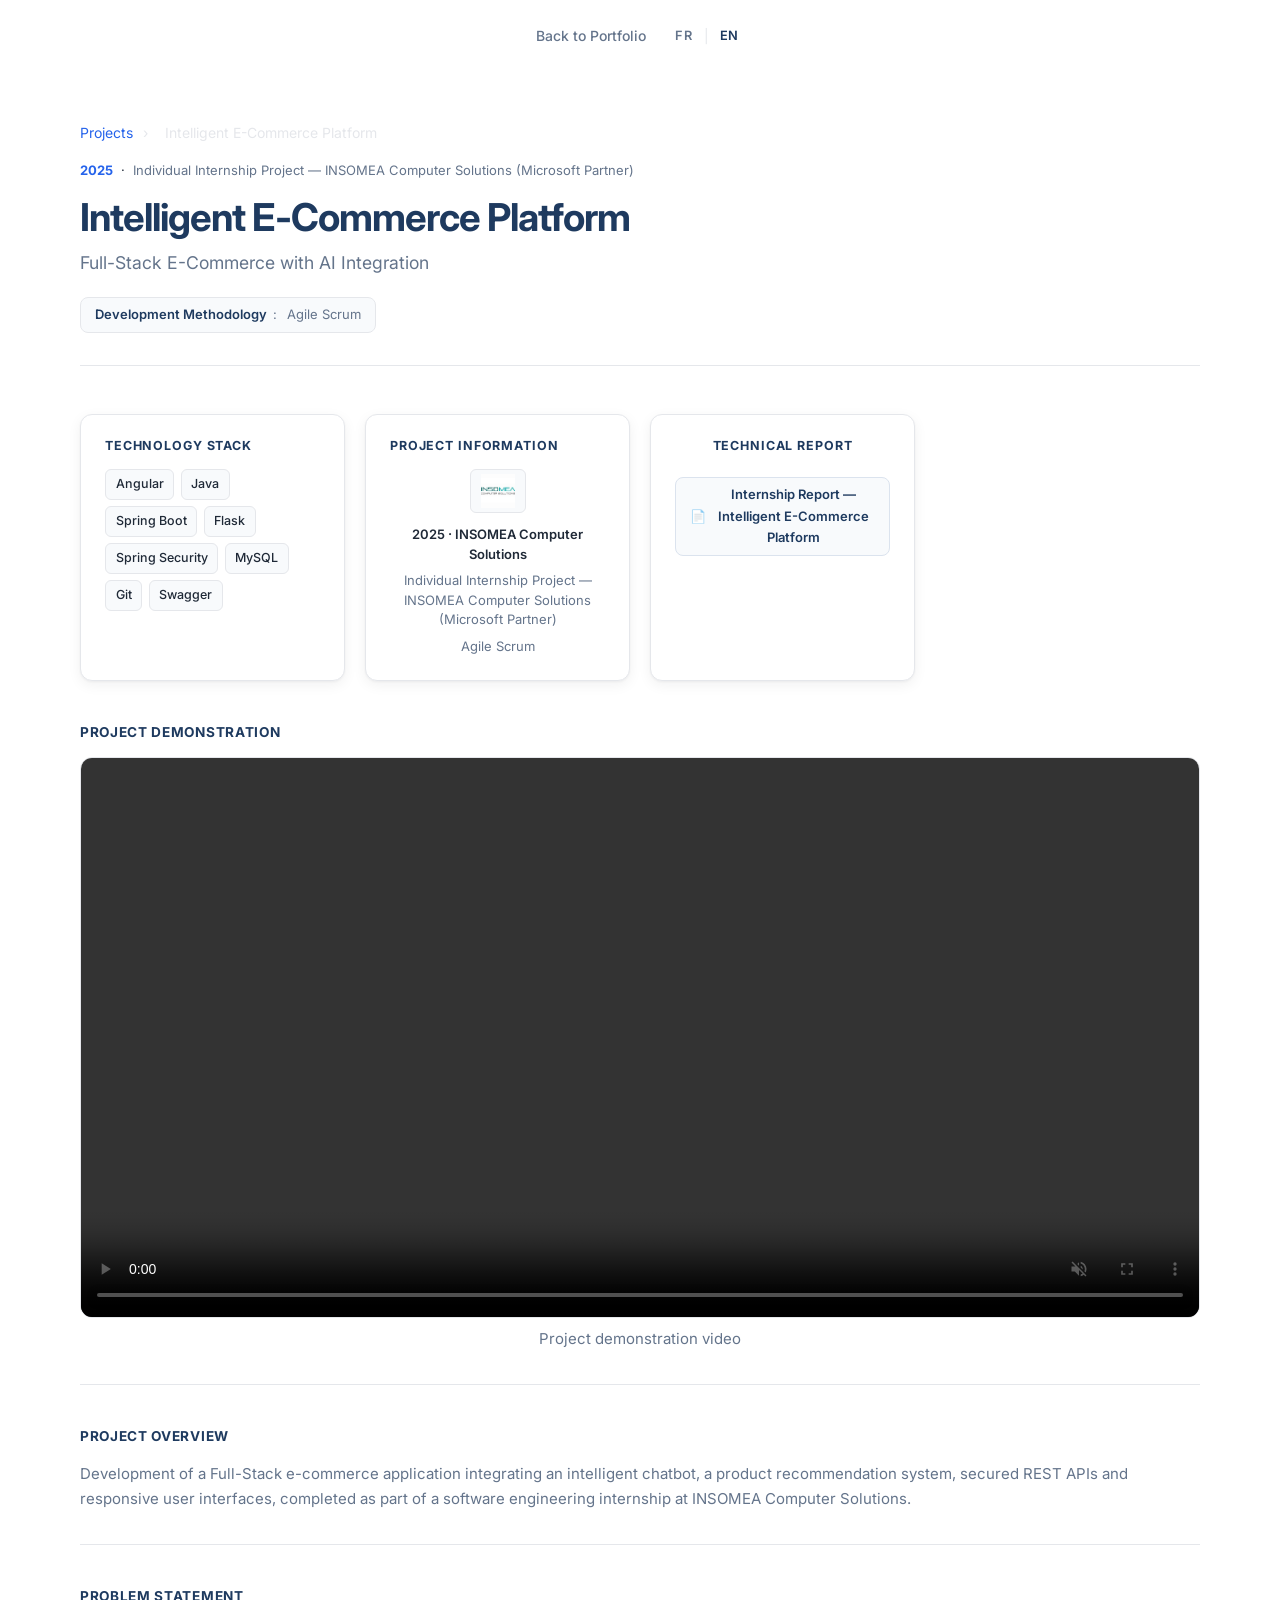
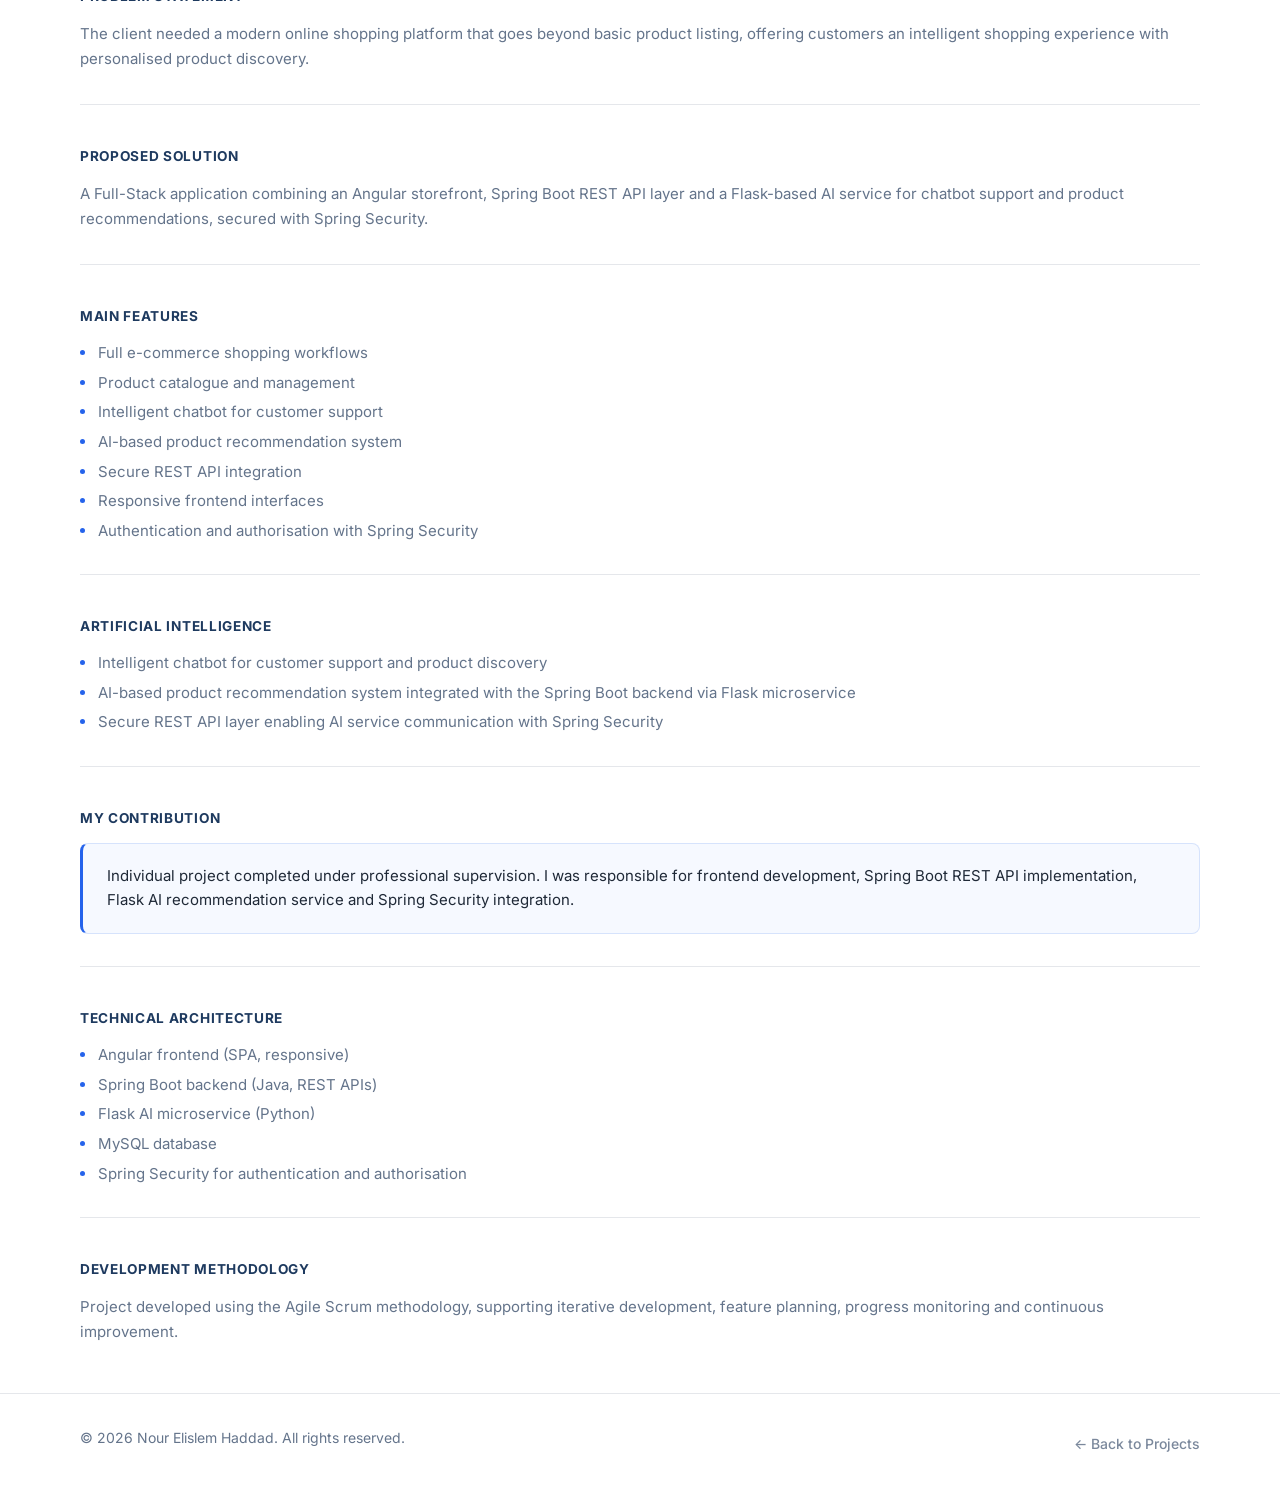
==== commit 06fe4252: "UpdatePortfolio" ====
--- a/projects/ecommerce.html
+++ b/projects/ecommerce.html
@@ -78,6 +78,17 @@
                                 </div>
                             </div>
                         </div>
+                        <div class="sidebar-card sidebar-card--centered">
+                            <h3 data-i18n="pages.technicalReport">Technical Report</h3>
+                            <div class="report-link-wrap">
+                                <a href="../assets/images/Rapport_de_Stage_4eme_Annee_Nour_Elislem_Haddad.pdf"
+                                   target="_blank" rel="noopener noreferrer"
+                                   class="report-link">
+                                    <span aria-hidden="true">📄</span>
+                                    <span data-i18n="pages.ecommerceReportTitle">Internship Report — Intelligent E-Commerce Platform</span>
+                                </a>
+                            </div>
+                        </div>
                     </aside>
 
                     <!-- MAIN CONTENT -->
@@ -114,6 +125,12 @@
                         <div class="project-section">
                             <h2 data-i18n="pages.features">Main Features</h2>
                             <ul data-i18n="projectPages.ecommerce.features"></ul>
+                        </div>
+
+                        <!-- AI FEATURES -->
+                        <div class="project-section">
+                            <h2 data-i18n="pages.aiSection">Artificial Intelligence</h2>
+                            <ul data-i18n="projectPages.ecommerce.ai"></ul>
                         </div>
 
                         <!-- CONTRIBUTION -->
--- a/style.css
+++ b/style.css
@@ -199,7 +199,7 @@
 .site-nav {
     display: flex;
     align-items: center;
-    gap: 1.5rem;
+    gap: 1rem;
     width: 100%;
     justify-content: space-between;
 }
@@ -222,9 +222,9 @@
 .nav-links a {
     text-decoration: none;
     color: var(--color-text-muted);
-    font-size: 0.85rem;
+    font-size: 0.78rem;
     font-weight: 500;
-    padding: 0.35rem 0.6rem;
+    padding: 0.3rem 0.45rem;
     border-radius: 4px;
     transition: color var(--transition);
     white-space: nowrap;
@@ -289,7 +289,7 @@
     border-radius: 1px;
 }
 
-@media (max-width: 960px) {
+@media (max-width: 1180px) {
     .nav-toggle {
         display: flex;
         margin-left: auto;
@@ -326,6 +326,7 @@
         display: block;
         width: 100%;
         padding: 0.65rem 0;
+        font-size: 0.9375rem;
     }
 
     .lang-switch {
@@ -2270,6 +2271,11 @@
 
 .sidebar-card--centered .report-link {
     margin: 0 auto;
+    white-space: normal;
+    text-align: center;
+    justify-content: center;
+    width: 100%;
+    box-sizing: border-box;
 }
 
 /* ─── Hero Academic Stats ─── */
@@ -2584,23 +2590,17 @@
 /* ── Scroll-reveal: single elements ── */
 .reveal {
     opacity: 0;
-    transform: translateY(24px);
-    transition: opacity 0.55s cubic-bezier(0.22,1,0.36,1),
-                transform 0.55s cubic-bezier(0.22,1,0.36,1);
+    transition: opacity 0.55s cubic-bezier(0.22,1,0.36,1);
 }
 
 .reveal.is-visible {
     opacity: 1;
-    transform: translateY(0);
 }
 
 /* ── Scroll-reveal: staggered group ── */
-/* Children start hidden; JS adds is-visible to the parent */
 .reveal-group > * {
     opacity: 0;
-    transform: translateY(18px);
-    transition: opacity 0.45s cubic-bezier(0.22,1,0.36,1),
-                transform 0.45s cubic-bezier(0.22,1,0.36,1);
+    transition: opacity 0.45s cubic-bezier(0.22,1,0.36,1);
 }
 
 .reveal-group.is-visible > *:nth-child(1)  { transition-delay: 0.04s; }
@@ -2613,7 +2613,6 @@
 
 .reveal-group.is-visible > * {
     opacity: 1;
-    transform: translateY(0);
 }
 
 /* ── Section header: underline grows in on scroll ── */
@@ -2841,7 +2840,6 @@
     /* Kill all transitions for motion */
     .reveal, .reveal-group > * {
         opacity: 1 !important;
-        transform: none !important;
         transition: none !important;
     }
 
@@ -2871,3 +2869,362 @@
         box-shadow: none !important;
     }
 }
+
+/* ═══════════════════════════════════════════
+   ACADEMIC & SCIENTIFIC FOUNDATIONS SECTION
+═══════════════════════════════════════════ */
+
+.foundations-grid {
+    display: grid;
+    grid-template-columns: repeat(auto-fill, minmax(280px, 1fr));
+    gap: 1.25rem;
+    margin-bottom: 1.5rem;
+}
+
+.foundation-card {
+    background: var(--color-surface);
+    border: 1px solid var(--color-border);
+    border-radius: var(--radius-md);
+    padding: 1.35rem 1.5rem;
+    box-shadow: var(--shadow-sm);
+    transition: box-shadow var(--transition), border-color var(--transition);
+}
+
+.foundation-card:hover {
+    border-color: #cbd5e1;
+    box-shadow: var(--shadow-md);
+}
+
+.foundation-card--ai {
+    border-color: rgba(124, 58, 237, 0.2);
+    background: rgba(124, 58, 237, 0.02);
+}
+
+.foundation-card--ai:hover {
+    border-color: rgba(124, 58, 237, 0.35);
+}
+
+.foundation-card__icon {
+    font-size: 1.4rem;
+    line-height: 1;
+    margin-bottom: 0.65rem;
+    color: var(--color-accent);
+    font-weight: 700;
+    font-family: monospace;
+}
+
+.foundation-card--ai .foundation-card__icon {
+    color: #7c3aed;
+}
+
+.foundation-card__title {
+    font-size: 0.95rem;
+    color: var(--color-primary);
+    font-weight: 700;
+    margin-bottom: 0.85rem;
+}
+
+.foundation-card__list {
+    list-style: none;
+    padding: 0;
+    display: flex;
+    flex-direction: column;
+    gap: 0.3rem;
+}
+
+.foundation-card__list li {
+    position: relative;
+    padding-left: 1.1rem;
+    font-size: 0.875rem;
+    color: var(--color-text-muted);
+    line-height: 1.5;
+}
+
+.foundation-card__list li::before {
+    content: "";
+    position: absolute;
+    left: 0;
+    top: 0.55em;
+    width: 5px;
+    height: 5px;
+    border-radius: 50%;
+    background: var(--color-accent);
+}
+
+.foundation-card--ai .foundation-card__list li::before {
+    background: #7c3aed;
+}
+
+.foundations-note {
+    font-size: 0.8125rem;
+    color: var(--color-text-muted);
+    font-style: italic;
+    max-width: 52rem;
+    padding: 0.75rem 1rem;
+    background: var(--color-bg-alt);
+    border-left: 3px solid var(--color-border);
+    border-radius: 0 var(--radius-sm) var(--radius-sm) 0;
+    margin-top: 0.5rem;
+}
+
+/* ═══════════════════════════════════════════
+   ACADEMIC INTERESTS SECTION
+═══════════════════════════════════════════ */
+
+.interests-grid {
+    display: grid;
+    grid-template-columns: repeat(auto-fill, minmax(240px, 1fr));
+    gap: 1rem;
+}
+
+.interest-card {
+    background: var(--color-surface);
+    border: 1px solid var(--color-border);
+    border-radius: var(--radius-md);
+    padding: 1.25rem 1.35rem;
+    box-shadow: var(--shadow-sm);
+    border-left: 3px solid var(--color-accent);
+    transition: box-shadow var(--transition), border-color var(--transition);
+}
+
+.interest-card:hover {
+    box-shadow: var(--shadow-md);
+    border-color: var(--color-accent);
+}
+
+.interest-card__title {
+    font-size: 0.95rem;
+    color: var(--color-primary);
+    font-weight: 700;
+    margin-bottom: 0.5rem;
+}
+
+.interest-card__desc {
+    font-size: 0.875rem;
+    color: var(--color-text-muted);
+    line-height: 1.6;
+    margin: 0;
+}
+
+/* ═══════════════════════════════════════════
+   CERTIFICATION AI BADGE
+═══════════════════════════════════════════ */
+
+.cert-card--ai {
+    border-top: 2px solid rgba(124, 58, 237, 0.3);
+}
+
+.cert-ai-badge {
+    display: inline-flex;
+    align-items: center;
+    gap: 0.3rem;
+    margin-bottom: 0.5rem;
+    padding: 0.2rem 0.6rem;
+    background: rgba(124, 58, 237, 0.07);
+    border: 1px solid rgba(124, 58, 237, 0.2);
+    border-radius: 999px;
+    font-size: 0.75rem;
+    font-weight: 700;
+    color: #4888dc;
+    letter-spacing: 0.02em;
+}
+
+/* ═══════════════════════════════════════════
+   AI METHODOLOGY SECTION (novlexportal)
+═══════════════════════════════════════════ */
+
+.ai-method-grid {
+    display: grid;
+    grid-template-columns: repeat(auto-fill, minmax(260px, 1fr));
+    gap: 1rem;
+    margin-top: 0.75rem;
+}
+
+.ai-method-block {
+    background: rgba(124, 58, 237, 0.03);
+    border: 1px solid rgba(124, 58, 237, 0.15);
+    border-radius: var(--radius-sm);
+    padding: 1rem 1.15rem;
+}
+
+.ai-method-block__title {
+    font-size: 0.8rem;
+    font-weight: 700;
+    text-transform: uppercase;
+    letter-spacing: 0.07em;
+    color: #7c3aed;
+    margin-bottom: 0.6rem;
+}
+
+.ai-method-block p {
+    font-size: 0.875rem;
+    color: var(--color-text-muted);
+    line-height: 1.65;
+    margin: 0;
+}
+
+.ai-method-block ul {
+    list-style: none;
+    padding: 0;
+    margin: 0;
+    display: flex;
+    flex-direction: column;
+    gap: 0.35rem;
+}
+
+.ai-method-block li {
+    position: relative;
+    padding-left: 1rem;
+    font-size: 0.875rem;
+    color: var(--color-text-muted);
+    line-height: 1.55;
+}
+
+.ai-method-block li::before {
+    content: "";
+    position: absolute;
+    left: 0;
+    top: 0.55em;
+    width: 5px;
+    height: 5px;
+    border-radius: 50%;
+    background: #7c3aed;
+}
+
+/* ═══════════════════════════════════════════
+   ARCHITECTURE DIAGRAM (novlexportal)
+═══════════════════════════════════════════ */
+
+.arch-diagram {
+    display: flex;
+    flex-direction: column;
+    gap: 0;
+    margin-top: 1.25rem;
+    border: 1px solid var(--color-border);
+    border-radius: var(--radius-md);
+    overflow: hidden;
+}
+
+.arch-layer {
+    padding: 0.85rem 1.25rem;
+    display: flex;
+    align-items: center;
+    gap: 1rem;
+    flex-wrap: wrap;
+}
+
+.arch-layer--frontend { background: rgba(37, 99, 235, 0.05); border-bottom: 1px solid var(--color-border); }
+.arch-layer--backend  { background: rgba(30, 58, 95, 0.05);  border-bottom: 1px solid var(--color-border); }
+.arch-layer--ai       { background: rgba(124, 58, 237, 0.05); }
+.arch-layer--iam      { background: rgba(220, 38, 38, 0.04); }
+.arch-layer--devops   { background: rgba(5, 150, 105, 0.04); }
+
+.arch-layer__label {
+    font-size: 0.75rem;
+    font-weight: 700;
+    text-transform: uppercase;
+    letter-spacing: 0.07em;
+    color: var(--color-primary);
+    min-width: 100px;
+    flex-shrink: 0;
+}
+
+.arch-layer__items {
+    display: flex;
+    flex-wrap: wrap;
+    gap: 0.35rem;
+}
+
+.arch-tag {
+    font-size: 0.78rem;
+    padding: 0.2rem 0.55rem;
+    background: var(--color-surface);
+    border: 1px solid var(--color-border);
+    border-radius: 6px;
+    color: var(--color-text);
+    font-weight: 500;
+}
+
+.arch-tag--sub {
+    color: var(--color-text-muted);
+    font-weight: 400;
+    border-style: dashed;
+}
+
+.arch-arrow {
+    text-align: center;
+    font-size: 0.75rem;
+    color: var(--color-text-muted);
+    padding: 0.3rem 1.25rem;
+    background: var(--color-bg-alt);
+    border-bottom: 1px solid var(--color-border);
+    letter-spacing: 0.05em;
+}
+
+.arch-cols {
+    display: grid;
+    grid-template-columns: repeat(3, 1fr);
+    border-top: 1px solid var(--color-border);
+}
+
+.arch-cols .arch-layer {
+    border-bottom: none;
+    border-right: 1px solid var(--color-border);
+}
+
+.arch-cols .arch-layer:last-child {
+    border-right: none;
+}
+
+@media (max-width: 640px) {
+    .arch-cols {
+        grid-template-columns: 1fr;
+    }
+    .arch-cols .arch-layer {
+        border-right: none;
+        border-bottom: 1px solid var(--color-border);
+    }
+    .arch-cols .arch-layer:last-child {
+        border-bottom: none;
+    }
+}
+
+/* ═══════════════════════════════════════════
+   SIDEBAR INSTITUTION (project detail pages)
+═══════════════════════════════════════════ */
+
+.sidebar-institution {
+    display: flex;
+    align-items: flex-start;
+    gap: 0.75rem;
+    margin-top: 0.25rem;
+}
+
+.sidebar-logo {
+    width: 56px;
+    height: 44px;
+    object-fit: contain;
+    object-position: center;
+    flex-shrink: 0;
+    border-radius: 6px;
+    background: var(--color-bg-alt);
+    border: 1px solid var(--color-border);
+    padding: 4px;
+}
+
+.sidebar-info-text {
+    flex: 1;
+    min-width: 0;
+}
+
+.sidebar-info-text p {
+    font-size: 0.8125rem;
+    color: var(--color-text-muted);
+    line-height: 1.5;
+    margin-bottom: 0.15rem;
+}
+
+.sidebar-info-text p:first-child {
+    font-weight: 600;
+    color: var(--color-text);
+}
